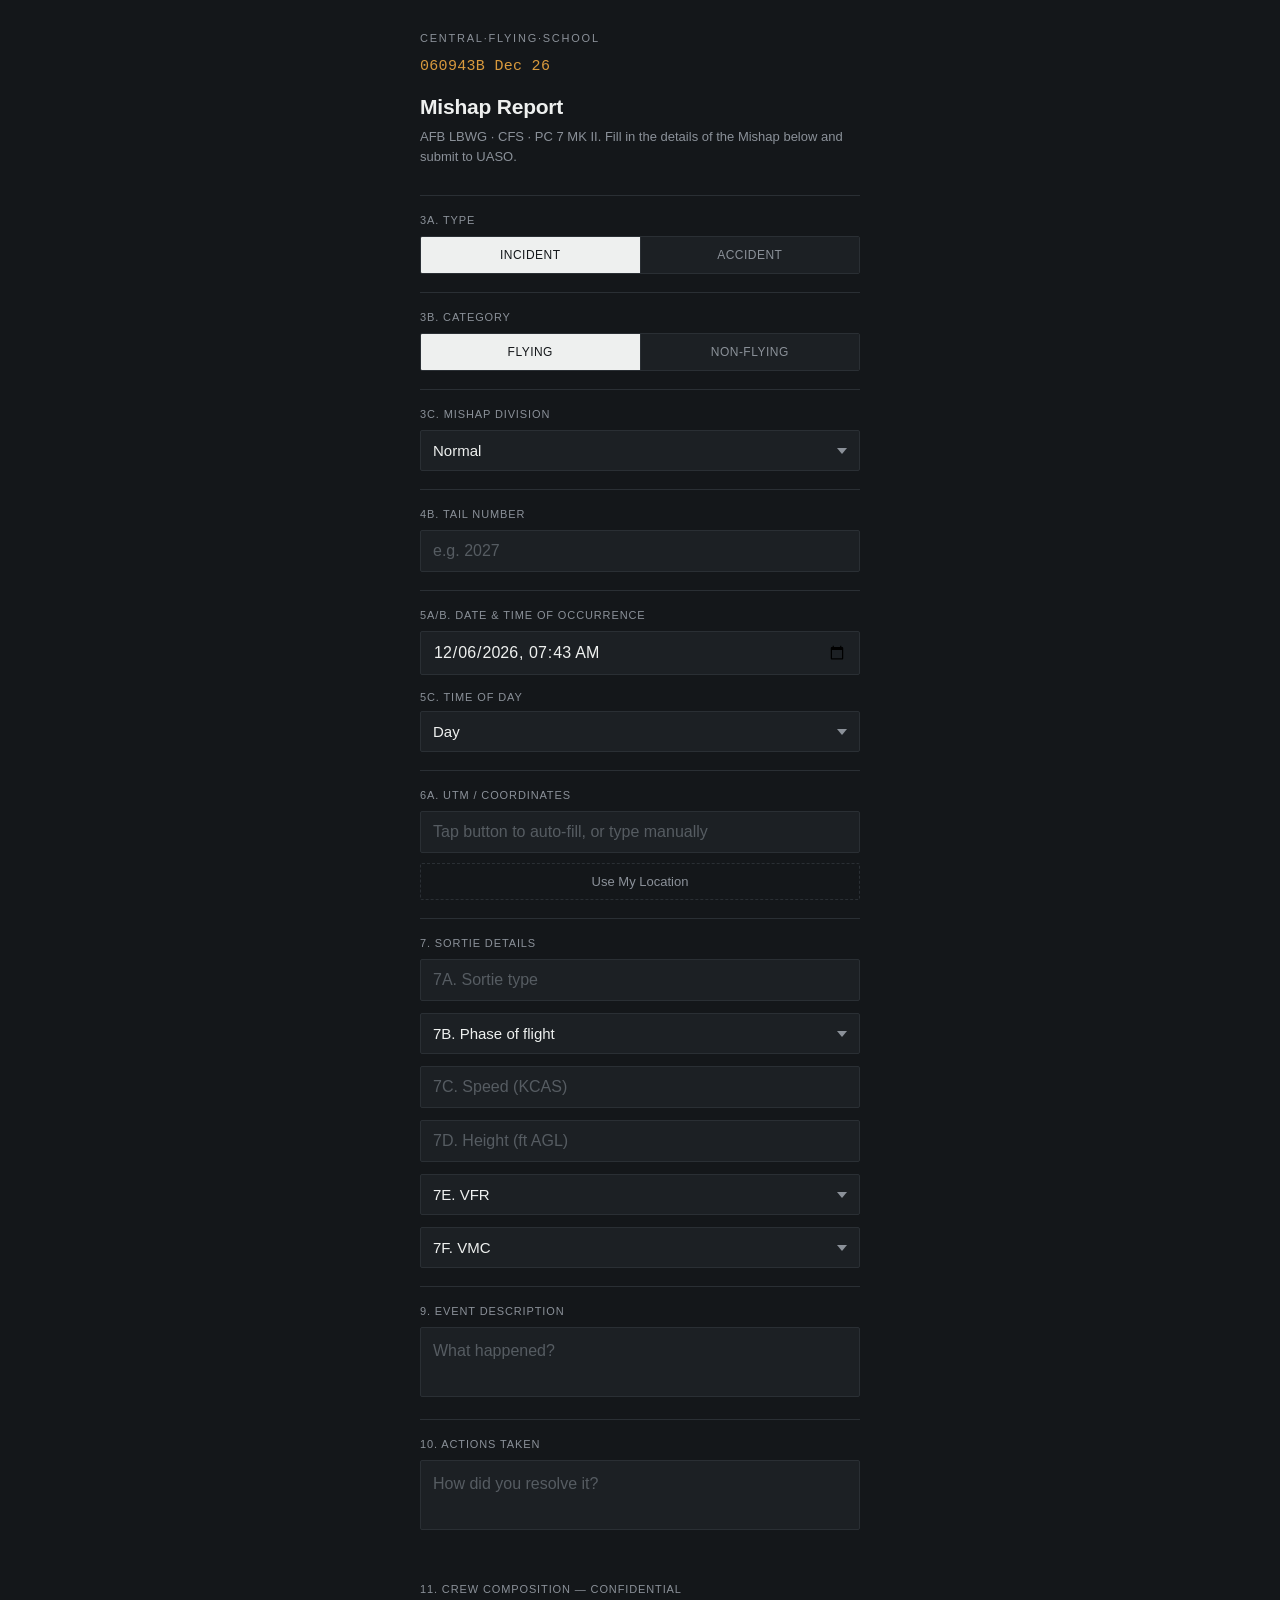
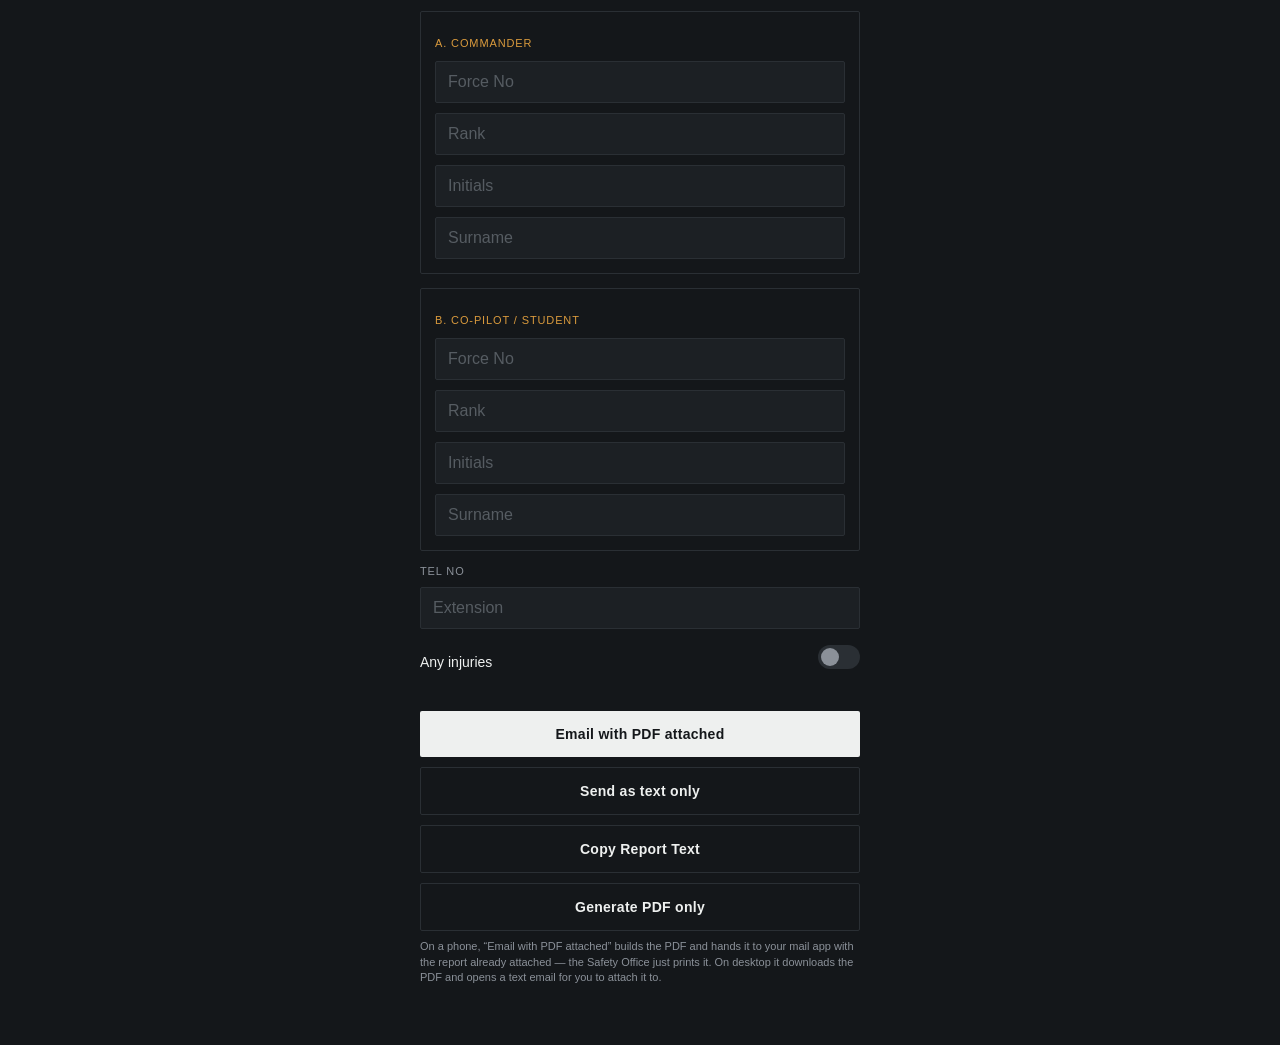
==== confidential-safety-report.html @ e9d36d20 "Prototype: "Email with PDF attached" on the Mishap form The mailto: Send button can only carry plain" ====
<!DOCTYPE html>
<html lang="en">
<head>
<meta charset="UTF-8">
<meta name="viewport" content="width=device-width, initial-scale=1.0, maximum-scale=1.0">
<meta name="apple-mobile-web-app-capable" content="yes">
<meta name="mobile-web-app-capable" content="yes">
<meta name="apple-mobile-web-app-status-bar-style" content="black-translucent">
<meta name="theme-color" content="#14171a">
<link rel="manifest" href="./manifest.json">
<link rel="icon" href="./favicon.ico" sizes="any">
<link rel="icon" type="image/png" href="./icon-192.png">
<link rel="apple-touch-icon" href="./apple-touch-icon.png">
<meta name="description" content="File a CFS mishap / incident report — initial facts for UASO / BASCO.">
<title>Mishap Report</title>
<style>
  :root {
    --panel: #14171a; --panel-raised: #1c2024; --ink: #eef0ef; --ink-dim: #8b9199;
    --caution: #d99a3d; --rule: #2a2f34; --radius: 2px;
  }
  * { box-sizing: border-box; }
  @media (prefers-reduced-motion: reduce) { * { transition: none !important; } }
  html, body {
    margin: 0; padding: 0; background: var(--panel); color: var(--ink);
    font-family: -apple-system, BlinkMacSystemFont, "Segoe UI", Roboto, Helvetica, Arial, sans-serif;
    -webkit-font-smoothing: antialiased;
  }
  .mono { font-family: ui-monospace, SFMono-Regular, "SF Mono", Menlo, Consolas, monospace; }
  .wrap { max-width: 480px; margin: 0 auto; padding: 32px 20px 48px; }
  header { margin-bottom: 8px; }
  .eyebrow { font-size: 11px; letter-spacing: 0.16em; text-transform: uppercase; color: var(--ink-dim); margin: 0 0 14px; }
  .stamp { font-size: 15px; letter-spacing: 0.02em; color: var(--caution); margin: 0 0 20px; }
  h1 { font-size: 21px; font-weight: 600; margin: 0 0 8px; letter-spacing: -0.01em; }
  .desc { font-size: 13px; color: var(--ink-dim); line-height: 1.55; margin: 0 0 28px; }
  .logline { border-top: 1px solid var(--rule); padding: 18px 0; }
  .logline:last-of-type { border-bottom: 1px solid var(--rule); }
  .logline label, .confidential label {
    display: block; font-size: 11px; letter-spacing: 0.08em; text-transform: uppercase;
    color: var(--ink-dim); margin-bottom: 10px;
  }
  input[type="text"], input[type="datetime-local"], textarea, select {
    width: 100%; padding: 11px 12px; font-size: 16px; font-family: inherit;
    border: 1px solid var(--rule); border-radius: var(--radius);
    background: var(--panel-raised); color: var(--ink);
  }
  input::placeholder, textarea::placeholder { color: #565c62; }
  input:focus, textarea:focus, select:focus {
    outline: none; border-color: var(--ink-dim); box-shadow: 0 0 0 1px var(--ink-dim);
  }
  textarea { resize: none; overflow-y: hidden; min-height: 64px; line-height: 1.5; }
  select {
    padding-right: 34px; appearance: none; -webkit-appearance: none;
    background-image: url('data:image/svg+xml;utf8,<svg xmlns="http://www.w3.org/2000/svg" width="10" height="6"><path d="M0 0l5 6 5-6z" fill="%238b9199"/></svg>');
    background-repeat: no-repeat; background-position: right 12px center; font-size: 15px;
  }
  .pair { display: grid; grid-template-columns: 1fr 1fr; gap: 12px; }
  .segmented { display: flex; border: 1px solid var(--rule); border-radius: var(--radius); overflow: hidden; }
  .segmented button {
    flex: 1; padding: 11px 6px; font-size: 12px; letter-spacing: 0.04em; text-transform: uppercase;
    font-family: inherit; background: var(--panel-raised); border: none; border-right: 1px solid var(--rule);
    color: var(--ink-dim); cursor: pointer;
  }
  .segmented button:last-child { border-right: none; }
  .segmented button.active { background: var(--ink); color: var(--panel); }
  .subgroup { margin-top: 16px; }
  .toggle-row { display: flex; align-items: center; justify-content: space-between; }
  .toggle-row span { font-size: 14px; color: var(--ink); }
  .switch { position: relative; width: 42px; height: 24px; flex-shrink: 0; }
  .switch input { opacity: 0; width: 0; height: 0; }
  .slider { position: absolute; inset: 0; background: var(--rule); border-radius: 999px; transition: 0.15s; cursor: pointer; }
  .slider::before {
    content: ""; position: absolute; height: 18px; width: 18px; left: 3px; top: 3px;
    background: var(--ink-dim); border-radius: 50%; transition: 0.15s;
  }
  input:checked + .slider { background: rgba(217,154,61,0.25); }
  input:checked + .slider::before { transform: translateX(18px); background: var(--caution); }
  .ghost {
    width: 100%; padding: 10px 12px; font-size: 13px; font-family: inherit;
    background: transparent; color: var(--ink-dim); border: 1px dashed var(--rule); border-radius: var(--radius);
    cursor: pointer; margin-top: 10px;
  }
  .crewgroup { border: 1px solid var(--rule); border-radius: var(--radius); padding: 14px; margin-bottom: 14px; }
  .crewgroup .crewtitle { font-size: 11px; letter-spacing: 0.08em; text-transform: uppercase; color: var(--caution); margin-bottom: 12px; }
  .crewgroup input { margin-bottom: 10px; }
  .crewgroup input:last-child { margin-bottom: 0; }
  .actions { margin-top: 28px; }
  button.primary, button.secondary {
    width: 100%; padding: 15px; font-size: 14px; font-weight: 600; letter-spacing: 0.02em;
    font-family: inherit; border-radius: var(--radius); cursor: pointer; border: none;
  }
  button.primary { background: var(--ink); color: var(--panel); margin-bottom: 10px; }
  button.secondary { background: transparent; color: var(--ink); border: 1px solid var(--rule); }
  button.primary:active, button.secondary:active { opacity: 0.8; }
  .confidential { margin-top: 4px; padding: 16px 0 4px; }
  .confidential .tag { font-size: 11px; letter-spacing: 0.08em; text-transform: uppercase; color: var(--ink-dim); margin-bottom: 16px; }
  .confidential .field { margin-bottom: 16px; }
  .error { font-size: 12px; color: var(--caution); margin-top: 8px; display: none; }
  .error.show { display: block; }
  .hint { font-size: 11px; color: var(--ink-dim); margin-top: 8px; line-height: 1.4; }

  #installBanner {
    position: fixed; left: 0; right: 0; bottom: 0; z-index: 999;
    background: var(--panel-raised); border-top: 1px solid var(--rule);
    padding: 12px 16px; display: none; align-items: center; gap: 12px;
  }
  #installBanner.show { display: flex; }
  #installBanner .msg { flex: 1; color: var(--ink); font-size: 13px; line-height: 1.4; }
  #installBanner .installBtn {
    background: var(--ink); color: var(--panel); border: none; border-radius: var(--radius);
    padding: 8px 12px; font-size: 12px; font-weight: 600; cursor: pointer; white-space: nowrap;
  }
  #installBanner .closeBtn {
    background: none; border: none; color: var(--ink-dim); font-size: 20px; cursor: pointer;
    padding: 0 4px; line-height: 1;
  }

  /* Print document — always laid out (so html2pdf can capture it) but
     parked off-screen until the print dialog or PDF export needs it. */
  #printTemplate {
    position: fixed; left: -10000px; top: 0; width: 794px; z-index: -1;
    background: #fff; color: #000; padding: 10px; font-size: 10px; line-height: 1.25;
    font-family: -apple-system, BlinkMacSystemFont, "Segoe UI", Roboto, Helvetica, Arial, sans-serif;
  }
  #printTemplate .page { padding-bottom: 40px; }
  #printTemplate .page + .page { page-break-before: always; border-top: 2px dashed #ccc; padding-top: 12px; margin-top: 12px; }
  #printTemplate .fixed-footer { background: #fff; margin-top: 12px; }
  #printTemplate .fixed-footer table { margin-bottom: 0; }
  #printTemplate table { width: 100%; border-collapse: collapse; margin-bottom: 4px; }
  #printTemplate td, #printTemplate th { border: 1px solid #888; padding: 3px 5px; vertical-align: top; }
  #printTemplate th { background: #eee; font-weight: 700; text-align: left; }
  #printTemplate .center { text-align: center; }
  #printTemplate .h-title { font-size: 13px; font-weight: 700; text-align: center; margin: 0; }
  #printTemplate .h-sub { font-size: 9px; text-align: right; margin: -14px 0 6px; }
  #printTemplate .fileref { font-size: 9px; text-align: center; margin: 4px 0 6px; }
  #printTemplate .noborder-box { border: 1px solid #888; padding: 3px; margin-bottom: 5px; min-height: 30px; font-size: 8px; color: #888; }
  #printTemplate .item-num { font-weight: 700; }
  #printTemplate .fixed { color: #333; }
  #printTemplate .box { display: inline-block; width: 11px; height: 11px; border: 1px solid #333; text-align: center; line-height: 10px; font-weight: 800; font-size: 9px; margin-left: 3px; }
  #printTemplate .addr { font-size: 8px; line-height: 1.35; margin: 2px 0; }
  #printTemplate .sectionrow > td { padding: 4px; }
  #printTemplate .footer-table td { font-size: 8px; padding: 3px 5px; }
  #printTemplate .sig-block { font-size: 9px; margin-top: 3px; line-height: 1.3; page-break-inside: avoid; }
  #printTemplate .item1 { font-weight: 700; font-size: 10px; margin: 7px 0 2px; }
  #printTemplate .itemsub { margin: 1px 0 1px 18px; font-size: 10px; }
  #printTemplate .signaluse-label { font-size: 8px; color: #555; margin-bottom: 2px; }
  #printTemplate .ruled-line { border-bottom: 1px solid #333; height: 13px; margin-bottom: 2px; }

  @media print {
    body > *:not(#printTemplate) { display: none !important; }
    #printTemplate { position: static; left: auto; width: 100%; z-index: auto; }
    #printTemplate .fixed-footer { position: fixed; left: 10mm; right: 10mm; bottom: 0; margin-top: 0; }
    #printTemplate .page { padding-bottom: 160px; }
    @page { margin: 10mm; }
  }
</style>
</head>
<body>
<div id="installBanner">
  <span class="msg" id="installMsg"></span>
  <button class="installBtn" id="installBtn" style="display:none;">Install</button>
  <button class="closeBtn" id="installClose">&times;</button>
</div>
<div class="wrap">
  <header>
    <p class="eyebrow">CENTRAL·FLYING·SCHOOL</p>
    <p class="stamp mono" id="dtg">—</p>
    <h1>Mishap Report</h1>
    <p class="desc">AFB LBWG · CFS · PC 7 MK II. Fill in the details of the Mishap below and submit to UASO.</p>
  </header>

  <div class="logline">
    <label>3A. Type</label>
    <div class="segmented" id="typeSegment">
      <button type="button" class="active" data-value="Incident">Incident</button>
      <button type="button" data-value="Accident">Accident</button>
    </div>
  </div>

  <div class="logline">
    <label>3B. Category</label>
    <div class="segmented" id="categorySegment">
      <button type="button" class="active" data-value="Flying">Flying</button>
      <button type="button" data-value="Non-Flying">Non-Flying</button>
    </div>
  </div>

  <div class="logline">
    <label for="division">3C. Mishap Division</label>
    <select id="division">
      <option value="Normal" selected>Normal</option>
      <option value="ATC">ATC</option>
      <option value="Bird">Bird</option>
      <option value="Weapon">Weapon</option>
      <option value="Battle">Battle</option>
    </select>
  </div>

  <div class="logline">
    <label for="tail">4B. Tail Number</label>
    <input type="text" id="tail" placeholder="e.g. 2027">
  </div>

  <div class="logline">
    <label for="occurred">5A/B. Date &amp; Time of Occurrence</label>
    <input type="datetime-local" id="occurred">
    <div class="subgroup">
      <label for="timeOfDay" style="margin-bottom:8px;">5C. Time of Day</label>
      <select id="timeOfDay">
        <option value="Day" selected>Day</option>
        <option value="Night">Night</option>
        <option value="Sunrise">Sunrise</option>
        <option value="Sunset">Sunset</option>
        <option value="N/A">N/A</option>
      </select>
    </div>
  </div>

  <div class="logline">
    <label for="latlong">6A. UTM / Coordinates</label>
    <input type="text" id="latlong" placeholder="Tap button to auto-fill, or type manually">
    <button type="button" class="ghost" id="locBtn">Use My Location</button>
  </div>

  <div class="logline" id="flyingSection">
    <label>7. Sortie Details</label>
    <input type="text" id="sortieType" placeholder="7A. Sortie type" style="margin-bottom:12px;">
    <select id="phase" style="margin-bottom:12px;">
      <option value="" selected disabled>7B. Phase of flight</option>
      <option value="Servicing">Servicing</option>
      <option value="Parked">Parked</option>
      <option value="Towing">Towing</option>
      <option value="Start">Start</option>
      <option value="Taxi">Taxi</option>
      <option value="Stationary">Stationary</option>
      <option value="Take Off">Take Off</option>
      <option value="Climb">Climb</option>
      <option value="Cruise">Cruise</option>
      <option value="Attack">Attack</option>
      <option value="Hover">Hover</option>
      <option value="Descent">Descent</option>
      <option value="Approach">Approach</option>
      <option value="Landing">Landing</option>
      <option value="Other">Other</option>
    </select>
    <input type="text" id="speed" placeholder="7C. Speed (KCAS)" style="margin-bottom:12px;">
    <input type="text" id="height" placeholder="7D. Height (ft AGL)" style="margin-bottom:12px;">
    <select id="rules" style="margin-bottom:12px;">
      <option value="VFR" selected>7E. VFR</option>
      <option value="IFR">IFR</option>
      <option value="S/VFR">S/VFR</option>
      <option value="N/A">N/A</option>
    </select>
    <select id="met">
      <option value="VMC" selected>7F. VMC</option>
      <option value="IMC">IMC</option>
      <option value="N/A">N/A</option>
    </select>
  </div>

  <div class="logline">
    <label for="eventDescription">9. Event Description</label>
    <textarea id="eventDescription" placeholder="What happened?"></textarea>
    <div class="error" id="eventError">This field is required.</div>
  </div>

  <div class="logline">
    <label for="actionsTaken">10. Actions Taken</label>
    <textarea id="actionsTaken" placeholder="How did you resolve it?"></textarea>
  </div>

  <div class="confidential">
    <p class="tag">11. CREW COMPOSITION — Confidential</p>
    <div class="crewgroup">
      <p class="crewtitle">A. Commander</p>
      <input type="text" id="forceNoA" placeholder="Force No">
      <input type="text" id="rankA" placeholder="Rank">
      <input type="text" id="initA" placeholder="Initials">
      <input type="text" id="surnameA" placeholder="Surname">
    </div>
    <div class="crewgroup">
      <p class="crewtitle">B. Co-pilot / Student</p>
      <input type="text" id="forceNoB" placeholder="Force No">
      <input type="text" id="rankB" placeholder="Rank">
      <input type="text" id="initB" placeholder="Initials">
      <input type="text" id="surnameB" placeholder="Surname">
    </div>
    <div class="field">
      <label for="tel">Tel No</label>
      <input type="text" id="tel" placeholder="Extension">
    </div>
    <div class="toggle-row" style="margin-top:4px;">
      <span>Any injuries</span>
      <label class="switch">
        <input type="checkbox" id="injuries">
        <span class="slider"></span>
      </label>
    </div>
    <textarea id="injuryDetail" placeholder="Brief description" style="margin-top:12px; display:none;"></textarea>
  </div>

  <div class="actions">
    <button class="primary" id="shareBtn">Email with PDF attached</button>
    <button class="secondary" id="sendBtn" style="margin-bottom:10px;">Send as text only</button>
    <button class="secondary" id="copyBtn" style="margin-bottom:10px;">Copy Report Text</button>
    <button class="secondary" id="pdfBtn">Generate PDF only</button>
    <p class="hint" id="shareHint">On a phone, “Email with PDF attached” builds the PDF and hands it to your mail app with the report already attached — the Safety Office just prints it. On desktop it downloads the PDF and opens a text email for you to attach it to.</p>
  </div>
</div>

<div id="printTemplate">
<div class="page">
  <p class="h-title">MISHAP SIGNAL MESSAGE FORM</p>
  <p class="h-sub">SAAF 3021<br>Page 1 of 2</p>
  <p class="fileref">File Reference: CFS LBWG/406/12/4/1/2/ PC 7 MKII / <span id="p-tail1" class="fixed">&nbsp;</span></p>

  <div style="margin-bottom:6px;">
    <div class="signaluse-label">For Signal Use only</div>
    <div class="ruled-line"></div>
    <div class="ruled-line"></div>
    <div class="ruled-line"></div>
    <div class="ruled-line"></div>
    <div class="ruled-line"></div>
    <div class="ruled-line"></div>
    <div class="ruled-line"></div>
    <div class="ruled-line"></div>
  </div>

  <table>
    <tr>
      <th style="width:20%">Precedence Action</th><th style="width:20%">Precedence Info</th><th style="width:30%">Date Time Group</th><th style="width:30%">Handling Instructions</th>
    </tr>
    <tr>
      <td class="center fixed">PRIORITY</td><td class="center fixed">ROUTINE</td><td class="center" id="p-dtg">&nbsp;</td><td>&nbsp;</td>
    </tr>
  </table>

  <p class="addr"><b>From:</b> CFS LBWG</p>
  <p class="addr"><b>To:</b> AIR COMD 25 = AIR COMD 30 = AIR COMD 31 = AIR COMD 32 = AIR COMD 33 = AIR COMD 34 = AIR COMD 35</p>
  <p class="addr"><b>Info:</b> AFCP 3 = AFCP 4 = AIR COMD 22 = AIR COMD 28 = AIR COMD 36 = AIR COMD 38 = TFDC = SAAF M = MPI = C ACQ(SAAF)<br>
  15 SQN = 15 SQN C FLIGHT = 16 SQN = 17 SQN = 19 SQN = 22 SQN = 87 HFS = CFS LBWG = 21 SQN = 28 SQN = 35 SQN = 41 SQN = 44 SQN<br>
  SAAF LIST SIERRA = 1 ASU = 2 ASU (DET) = 2 ASU LBWG = 3 ASU = 5 ASU = 6 ASU<br>
  AIR COMD 313C = AIR COMD 313D = AIR COMD 222B = AIR COMD 222C = C LOG DSSS = FIN 303</p>

  <table>
    <tr><td style="width:50%">Security Classification: <span class="fixed">UNCLASS</span></td><td>Originator's Number: ASO / / &nbsp;</td></tr>
  </table>
  <p class="addr">ATTENTION SSO AMI (DAS), OFFICERS COMMANDING (BASES/UNITS), BASE BASCOS, UNIT ASOS</p>
  <p class="addr"><b>SERIAL:</b> CFS LBWG / <span id="p-finyear">&nbsp;</span> / &nbsp;</p>

  <p class="item1">1. FILE REFERENCE: CFS LBWG/406/12/4/1/2/ PC 7 MKII / <span id="p-tail2" class="fixed">&nbsp;</span></p>

  <p class="item1">2. BASE / UNIT / DETAILS</p>
  <p class="itemsub">A. AFB LANGEBAANWEG</p>
  <p class="itemsub">B. CFS LBWG</p>

  <p class="item1">3. MISHAP CLASSIFICATION</p>
  <p class="itemsub">A. MISHAP TYPE &nbsp; ACCIDENT<span class="box" id="chk-accident"></span> &nbsp; INCIDENT<span class="box" id="chk-incident"></span></p>
  <p class="itemsub">B. MISHAP CATEGORY &nbsp; FLYING<span class="box" id="chk-flying"></span> &nbsp; NON FLYING<span class="box" id="chk-nonflying"></span></p>
  <p class="itemsub">C. MISHAP DIVISION &nbsp; NORMAL<span class="box" id="chk-normal"></span> &nbsp; ATC<span class="box" id="chk-atc"></span> &nbsp; BIRD<span class="box" id="chk-bird"></span> &nbsp; WEAPON<span class="box" id="chk-weapon"></span> &nbsp; BATTLE<span class="box" id="chk-battle"></span></p>

  <p class="item1">4. AIRCRAFT DETAILS</p>
  <p class="itemsub">A. A/C TYPE &mdash; <span class="fixed">PC 7 MK II</span></p>
  <p class="itemsub">B. A/C NUMBER &mdash; <span id="p-tail3" class="fixed">&nbsp;</span></p>

  <p class="item1">5. DATE / TIME INFO</p>
  <p class="itemsub">A. DATE &mdash; <span id="p-date">&nbsp;</span></p>
  <p class="itemsub">B. EXACT TIME &mdash; <span id="p-time">&nbsp;</span></p>
  <p class="itemsub">C. TIME OF DAY &nbsp; DAY<span class="box" id="chk-day"></span> &nbsp; NIGHT<span class="box" id="chk-night"></span> &nbsp; SUNRISE<span class="box" id="chk-sunrise"></span> &nbsp; SUNSET<span class="box" id="chk-sunset"></span> &nbsp; N/A<span class="box" id="chk-todna"></span></p>

  <p class="item1">6. MISHAP LOCATION</p>
  <p class="itemsub">A. UTM &mdash; <span id="p-coords">&nbsp;</span></p>
  <p class="itemsub">B. GRID REFERENCE &mdash; &nbsp;</p>
  <p class="itemsub">C. PLACE NAME &mdash; <span class="fixed">AFB LANGEBAANWEG</span></p>

  <p class="item1">7. SORTIE DETAILS</p>
  <p class="itemsub">A. SORTIE TYPE &mdash; <span id="p-sortietype">&nbsp;</span></p>
  <p class="itemsub">B. PHASE OF FLIGHT &mdash; <span id="p-phase">&nbsp;</span></p>
  <p class="itemsub">C. SPEED (Knots) &mdash; <span id="p-speed">&nbsp;</span> KCAS</p>
  <p class="itemsub">D. HEIGHT (Feet) &mdash; <span id="p-height">&nbsp;</span> AGL</p>
  <p class="itemsub">E. FLIGHT RULES &nbsp; IFR<span class="box" id="chk-ifr"></span> &nbsp; VFR<span class="box" id="chk-vfr"></span> &nbsp; S/VFR<span class="box" id="chk-svfr"></span> &nbsp; N/A<span class="box" id="chk-rulesna"></span></p>
  <p class="itemsub">F. CONDITIONS &nbsp; IMC<span class="box" id="chk-imc"></span> &nbsp; VMC<span class="box" id="chk-vmc"></span> &nbsp; N/A<span class="box" id="chk-metna"></span></p>
</div>

<div class="page">
  <p class="h-title">MISHAP SIGNAL MESSAGE FORM</p>
  <p class="h-sub">SAAF 3021<br>Page 2 of 2</p>

  <p class="item1">8. DAMAGE ASSESSMENTS / CATEGORISATIONS (ASM, MRI 009098, Chapter 5, Section 1)</p>
  <p class="itemsub">A. DAMAGE CLASS &mdash; <span class="fixed">N/A</span></p>
  <p class="itemsub">B. DAMAGE-AIRCRAFT &mdash; <span class="fixed">N/A</span></p>
  <p class="itemsub">C. DAMAGE-PROPERTY &mdash; <span class="fixed">N/A</span></p>
  <p class="itemsub">D. DESCRIPTION OF DAMAGE TO AIRCRAFT &mdash; <span class="fixed">N/A</span></p>
  <p class="itemsub">E. DESCRIPTION OF DAMAGE TO PROPERTY &mdash; <span class="fixed">N/A</span></p>
  <p class="itemsub">F. ACTION TO BE TAKEN &mdash; <span class="fixed">N/A</span></p>
  <p class="itemsub">G. 5M CAUSATION &mdash; <span class="fixed">To be completed by ASO (separate addendum)</span></p>
  <p class="itemsub">H. ACTUAL CAUSE &mdash; <span class="fixed">To be completed by ASO (separate addendum)</span></p>

  <p class="item1">9. EVENT DESCRIPTION</p>
  <p id="p-event" style="white-space:pre-wrap; margin:2px 0 8px; font-size:10px;">&mdash;</p>

  <p class="item1">10. ACTIONS TAKEN</p>
  <p id="p-actions" style="white-space:pre-wrap; margin:2px 0 8px; font-size:10px;">&mdash;</p>

  <p class="item1">11. CREW AND PASSENGER INFORMATION</p>
  <table>
    <tr><th>SR</th><th>FORCE NO / ID</th><th>RANK</th><th>INIT</th><th>SURNAME</th><th>CAPACITY</th></tr>
    <tr><td>A.</td><td id="p-fn0">&nbsp;</td><td id="p-rank0">&nbsp;</td><td id="p-init0">&nbsp;</td><td id="p-name0">&nbsp;</td><td class="fixed">Commander</td></tr>
    <tr><td>B.</td><td id="p-fn1">&nbsp;</td><td id="p-rank1">&nbsp;</td><td id="p-init1">&nbsp;</td><td id="p-name1">&nbsp;</td><td class="fixed">Co-pilot/Student</td></tr>
  </table>

  <p class="item1">12. BIRD STRIKE INFORMATION &mdash; <span class="fixed">N/A</span></p>

  <p class="item1">13. ENQUIRIES</p>
  <table>
    <tr><th>FORCE NUMBER</th><th>RANK</th><th>INITIALS</th><th>NAME</th><th>TEL NO</th></tr>
    <tr><td id="p-efn">&nbsp;</td><td id="p-erank">&nbsp;</td><td id="p-einit">&nbsp;</td><td id="p-ename">&nbsp;</td><td id="p-etel">&nbsp;</td></tr>
  </table>

  <p class="item1">14. VERIFICATION</p>
  <p class="itemsub">A. UNIT ASO &mdash; <span class="fixed">MAJ C.C.D. APOLLIS</span></p>
  <p class="itemsub">B. BASE SAFETY OFFICER &mdash; <span class="fixed">LT COL V.J. STARKE</span></p>
</div>

<div class="fixed-footer">
  <table class="footer-table">
    <tr>
      <td style="width:14%">Page __ of 2 Page</td>
      <td style="width:20%">Refers to a classified message<br>Yes&nbsp;&nbsp;No<span class="box">X</span></td>
      <td style="width:36%">Drafter's Name: <span id="p-draftname">&nbsp;</span><br>Appointment: <span class="fixed">Commander</span><br>Phone No: <span id="p-tel1">&nbsp;</span></td>
      <td style="width:30%">&nbsp;</td>
    </tr>
    <tr>
      <td>&nbsp;</td>
      <td>&nbsp;</td>
      <td>&nbsp;</td>
      <td>
        <div style="text-align:center;">RELEASING OFFICER'S SIGNATURE</div>
        <div style="text-align:left;"><br><br><br><br><br><b>V.J. STARKE</b><br>Rank: Lt Col<br>Designation: BASCO AFB LBWG</div>
      </td>
    </tr>
  </table>
</div>
</div>

<script src="./vendor/html2pdf.bundle.min.js" defer></script>
<script>

  const SAFETY_OFFICE_EMAIL = "Cfssafety22@gmail.com";

  function makeSegment(id, initial, onChange) {
    const el = document.getElementById(id);
    let value = initial;
    el.addEventListener('click', (e) => {
      const btn = e.target.closest('button');
      if (!btn) return;
      el.querySelectorAll('button').forEach(b => b.classList.remove('active'));
      btn.classList.add('active');
      value = btn.dataset.value;
      if (onChange) onChange(value);
    });
    return { get: () => value };
  }

  const typeSeg = makeSegment('typeSegment', 'Incident');
  const categorySeg = makeSegment('categorySegment', 'Flying', updateConditionals);
  const divisionEl = document.getElementById('division');
  divisionEl.addEventListener('change', updateConditionals);

  function updateConditionals() {
    document.getElementById('flyingSection').style.display = (categorySeg.get() === 'Flying') ? '' : 'none';
  }
  updateConditionals();

  document.getElementById('injuries').addEventListener('change', (e) => {
    document.getElementById('injuryDetail').style.display = e.target.checked ? '' : 'none';
  });

  document.getElementById('locBtn').addEventListener('click', () => {
    const btn = document.getElementById('locBtn');
    if (!navigator.geolocation) { btn.textContent = 'Not available on this device'; return; }
    if (window.isSecureContext === false) { btn.textContent = 'Needs HTTPS — enter manually'; return; }
    btn.textContent = 'Getting location…';
    navigator.geolocation.getCurrentPosition(
      (pos) => {
        document.getElementById('latlong').value = `${pos.coords.latitude.toFixed(5)}, ${pos.coords.longitude.toFixed(5)}`;
        btn.textContent = 'Use My Location';
      },
      (err) => {
        const msg = { 1: 'Permission denied \u2014 check site settings', 2: 'Position unavailable', 3: 'Timed out \u2014 try again' };
        btn.textContent = msg[err.code] || 'Unavailable \u2014 enter manually';
        setTimeout(() => { btn.textContent = 'Use My Location'; }, 4000);
      },
      { timeout: 20000, maximumAge: 120000, enableHighAccuracy: false }
    );
  });

  const dtgEl = document.getElementById('dtg');
  const MONTHS = ['Jan','Feb','Mar','Apr','May','Jun','Jul','Aug','Sep','Oct','Nov','Dec'];
  function pad(n) { return String(n).padStart(2, '0'); }
  function bravoDate(d) { return new Date(d.getTime() + 2 * 60 * 60000); }
  function formatDTG(d) {
    const b = bravoDate(d);
    return `${pad(b.getUTCDate())}${pad(b.getUTCHours())}${pad(b.getUTCMinutes())}B ${MONTHS[b.getUTCMonth()]} ${pad(b.getUTCFullYear() % 100)}`;
  }
  function finYear(d) {
    const b = bravoDate(d);
    const y = b.getUTCFullYear(), m = b.getUTCMonth() + 1;
    const start = (m >= 4) ? y : y - 1;
    return `${String(start).slice(2)}/${String(start + 1).slice(2)}`;
  }
  function tickDTG() { dtgEl.textContent = formatDTG(new Date()); }
  tickDTG();
  setInterval(tickDTG, 1000);

  const occurredEl = document.getElementById('occurred');
  (function setDefaultOccurred() {
    const now = new Date();
    now.setMinutes(now.getMinutes() - now.getTimezoneOffset());
    occurredEl.value = now.toISOString().slice(0, 16);
  })();
  function ddmmyyyy() {
    if (!occurredEl.value) return '';
    const [datePart] = occurredEl.value.split('T');
    const [y, m, d] = datePart.split('-');
    return `${d}/${m}/${y}`;
  }
  function timeOnly() {
    if (!occurredEl.value) return '';
    const parts = occurredEl.value.split('T');
    return parts[1] || '';
  }

  function autoGrow(el) { el.style.height = 'auto'; el.style.height = el.scrollHeight + 'px'; }
  document.querySelectorAll('textarea').forEach(el => {
    autoGrow(el);
    el.addEventListener('input', () => autoGrow(el));
  });

  function collectFields() {
    return {
      tail: document.getElementById('tail').value.trim(),
      timeOfDay: document.getElementById('timeOfDay').value,
      coordinates: document.getElementById('latlong').value.trim(),
      sortieType: document.getElementById('sortieType').value.trim(),
      phase: document.getElementById('phase').value,
      speed: document.getElementById('speed').value.trim(),
      height: document.getElementById('height').value.trim(),
      rules: document.getElementById('rules').value,
      met: document.getElementById('met').value,
      eventDescription: document.getElementById('eventDescription').value.trim(),
      actionsTaken: document.getElementById('actionsTaken').value.trim(),
      forceNoA: document.getElementById('forceNoA').value.trim(),
      rankA: document.getElementById('rankA').value.trim(),
      initA: document.getElementById('initA').value.trim(),
      surnameA: document.getElementById('surnameA').value.trim(),
      forceNoB: document.getElementById('forceNoB').value.trim(),
      rankB: document.getElementById('rankB').value.trim(),
      initB: document.getElementById('initB').value.trim(),
      surnameB: document.getElementById('surnameB').value.trim(),
      tel: document.getElementById('tel').value.trim(),
      injuries: document.getElementById('injuries').checked,
      injuryDetail: document.getElementById('injuryDetail').value.trim()
    };
  }

  function buildReportText() {
    const f = collectFields();
    let lines = [];
    lines.push(`Filed (DTG): ${dtgEl.textContent}`);
    lines.push(`Fin Year: ${finYear(new Date())}`);
    lines.push(`3A. Type: ${typeSeg.get()}`);
    lines.push(`3B. Category: ${categorySeg.get()}`);
    lines.push(`3C. Division: ${divisionEl.value}`);
    lines.push(`4B. Tail: ${f.tail || '\u2014'}`);
    lines.push(`5. Date: ${ddmmyyyy()}  Time: ${timeOnly()}  (${f.timeOfDay})`);
    lines.push(`6A. Coordinates: ${f.coordinates || '\u2014'}`);
    if (categorySeg.get() === 'Flying') {
      lines.push('7. Sortie Details:');
      if (f.sortieType) lines.push(`  Sortie Type: ${f.sortieType}`);
      if (f.phase) lines.push(`  Phase of Flight: ${f.phase}`);
      if (f.speed) lines.push(`  Speed: ${f.speed} KCAS`);
      if (f.height) lines.push(`  Height: ${f.height} AGL`);
      lines.push(`  Flight Rules: ${f.rules}`);
      lines.push(`  Conditions: ${f.met}`);
    }
    lines.push('');
    lines.push('9. Event Description:');
    lines.push(f.eventDescription || '\u2014');
    if (f.actionsTaken) { lines.push(''); lines.push('10. Actions Taken:'); lines.push(f.actionsTaken); }
    lines.push('');
    lines.push('11. Crew (Confidential):');
    lines.push(`  A. Commander \u2014 Force No: ${f.forceNoA || '\u2014'}, Rank: ${f.rankA || '\u2014'}, Init: ${f.initA || '\u2014'}, Surname: ${f.surnameA || '\u2014'}`);
    lines.push(`  B. Co-pilot/Student \u2014 Force No: ${f.forceNoB || '\u2014'}, Rank: ${f.rankB || '\u2014'}, Init: ${f.initB || '\u2014'}, Surname: ${f.surnameB || '\u2014'}`);
    lines.push(`  Tel No: ${f.tel || 'not provided'}`);
    lines.push(`Injuries: ${f.injuries ? 'Yes \u2014 ' + (f.injuryDetail || 'no detail given') : 'None reported'}`);
    return lines.join('\n');
  }

  function validate() {
    const val = document.getElementById('eventDescription').value.trim();
    const errorEl = document.getElementById('eventError');
    if (!val) {
      errorEl.classList.add('show');
      document.getElementById('eventDescription').focus();
      return false;
    }
    errorEl.classList.remove('show');
    return true;
  }

  document.getElementById('sendBtn').addEventListener('click', () => {
    if (!validate()) return;
    const text = buildReportText();
    const subject = encodeURIComponent(`[MISHAP] ${ddmmyyyy()} \u2014 ${typeSeg.get()} \u2014 ${categorySeg.get()}`);
    const body = encodeURIComponent(text);
    window.location.href = `mailto:${SAFETY_OFFICE_EMAIL}?subject=${subject}&body=${body}`;
  });

  document.getElementById('copyBtn').addEventListener('click', async () => {
    if (!validate()) return;
    const text = buildReportText();
    const btn = document.getElementById('copyBtn');
    try {
      await navigator.clipboard.writeText(text);
      btn.textContent = 'Copied \u2713';
    } catch (err) {
      const ta = document.createElement('textarea');
      ta.value = text; ta.style.position = 'fixed'; ta.style.opacity = '0';
      document.body.appendChild(ta); ta.select();
      try { document.execCommand('copy'); btn.textContent = 'Copied \u2713'; }
      catch (e) { btn.textContent = 'Copy failed'; }
      document.body.removeChild(ta);
    }
    setTimeout(() => { btn.textContent = 'Copy Report Text'; }, 2500);
  });

  function populatePrintTemplate() {
    const f = collectFields();
    document.getElementById('p-tail1').textContent = f.tail;
    document.getElementById('p-tail2').textContent = f.tail;
    document.getElementById('p-tail3').textContent = f.tail;
    document.getElementById('p-dtg').textContent = dtgEl.textContent;
    document.getElementById('p-finyear').textContent = finYear(new Date());
    document.getElementById('p-date').textContent = ddmmyyyy();
    document.getElementById('p-time').textContent = timeOnly();
    document.getElementById('p-coords').textContent = f.coordinates;
    document.getElementById('p-sortietype').textContent = f.sortieType;
    document.getElementById('p-phase').textContent = f.phase;
    document.getElementById('p-speed').textContent = f.speed;
    document.getElementById('p-height').textContent = f.height;
    document.getElementById('p-event').textContent = f.eventDescription || '\u2014';
    document.getElementById('p-actions').textContent = f.actionsTaken || '\u2014';

    document.getElementById('p-fn0').textContent = f.forceNoA;
    document.getElementById('p-rank0').textContent = f.rankA;
    document.getElementById('p-init0').textContent = f.initA;
    document.getElementById('p-name0').textContent = f.surnameA;
    document.getElementById('p-fn1').textContent = f.forceNoB;
    document.getElementById('p-rank1').textContent = f.rankB;
    document.getElementById('p-init1').textContent = f.initB;
    document.getElementById('p-name1').textContent = f.surnameB;

    document.getElementById('p-efn').textContent = f.forceNoA;
    document.getElementById('p-erank').textContent = f.rankA;
    document.getElementById('p-einit').textContent = f.initA;
    document.getElementById('p-ename').textContent = f.surnameA;
    document.getElementById('p-etel').textContent = f.tel;
    const draftName = [f.initA, f.surnameA].filter(Boolean).join(' ');
    document.getElementById('p-draftname').textContent = draftName;
    document.getElementById('p-tel1').textContent = f.tel;

    ['chk-accident','chk-incident','chk-flying','chk-nonflying','chk-normal','chk-atc','chk-bird','chk-weapon','chk-battle',
     'chk-day','chk-night','chk-sunrise','chk-sunset','chk-todna','chk-ifr','chk-vfr','chk-svfr','chk-rulesna',
     'chk-imc','chk-vmc','chk-metna'].forEach(id => { document.getElementById(id).textContent = ''; });

    const mark = (id) => { document.getElementById(id).textContent = 'X'; };
    mark(typeSeg.get() === 'Accident' ? 'chk-accident' : 'chk-incident');
    mark(categorySeg.get() === 'Flying' ? 'chk-flying' : 'chk-nonflying');
    const divMap = { Normal: 'chk-normal', ATC: 'chk-atc', Bird: 'chk-bird', Weapon: 'chk-weapon', Battle: 'chk-battle' };
    if (divMap[divisionEl.value]) mark(divMap[divisionEl.value]);
    const todMap = { Day: 'chk-day', Night: 'chk-night', Sunrise: 'chk-sunrise', Sunset: 'chk-sunset', 'N/A': 'chk-todna' };
    if (todMap[f.timeOfDay]) mark(todMap[f.timeOfDay]);
    const rulesMap = { IFR: 'chk-ifr', VFR: 'chk-vfr', 'S/VFR': 'chk-svfr', 'N/A': 'chk-rulesna' };
    if (rulesMap[f.rules]) mark(rulesMap[f.rules]);
    const metMap = { IMC: 'chk-imc', VMC: 'chk-vmc', 'N/A': 'chk-metna' };
    if (metMap[f.met]) mark(metMap[f.met]);
  }

  function pdfFilename() {
    return (`MISHAP ${ddmmyyyy() || 'undated'} ${typeSeg.get()}`
      .replace(/[^\w .-]/g, '').trim() || 'MISHAP') + '.pdf';
  }

  async function buildPdfBlob() {
    populatePrintTemplate();
    const el = document.getElementById('printTemplate');
    // html2canvas captures the element at its real document position, so it
    // must sit in the viewport during capture. Park it top-left behind the
    // form (z-index -1) for the ~1s render, then restore.
    const saved = { position: el.style.position, left: el.style.left, top: el.style.top, zIndex: el.style.zIndex };
    const scrollY = window.scrollY;
    // Fixed elements collapse to 0 height inside html2canvas's clone container.
    // Switch to absolute + explicit size for the capture, then restore.
    el.style.position = 'absolute';
    el.style.left = '0';
    el.style.top = '0';
    el.style.zIndex = '-1';
    window.scrollTo(0, 0);
    const w = el.offsetWidth, h = el.scrollHeight;
    const opt = {
      margin: 8,
      image: { type: 'jpeg', quality: 0.95 },
      html2canvas: {
        scale: 2, backgroundColor: '#ffffff', useCORS: true,
        scrollX: 0, scrollY: 0, width: w, height: h, windowWidth: w, windowHeight: h
      },
      jsPDF: { unit: 'mm', format: 'a4', orientation: 'portrait' },
      pagebreak: { mode: ['css', 'legacy'] }
    };
    try {
      return await html2pdf().set(opt).from(el).outputPdf('blob');
    } finally {
      el.style.position = saved.position || 'fixed';
      el.style.left = saved.left || '-10000px';
      el.style.top = saved.top || '0';
      el.style.zIndex = saved.zIndex || '-1';
      window.scrollTo(0, scrollY);
    }
  }

  document.getElementById('pdfBtn').addEventListener('click', () => {
    if (!validate()) return;
    populatePrintTemplate();
    window.print();
  });

  document.getElementById('shareBtn').addEventListener('click', async () => {
    if (!validate()) return;
    const btn = document.getElementById('shareBtn');
    const label = btn.textContent;
    btn.disabled = true;
    btn.textContent = 'Building PDF…';
    try {
      if (typeof html2pdf === 'undefined') throw new Error('html2pdf not loaded');
      const blob = await buildPdfBlob();
      const name = pdfFilename();
      const file = new File([blob], name, { type: 'application/pdf' });
      const text = buildReportText();
      const subject = `[MISHAP] ${ddmmyyyy()} — ${typeSeg.get()} — ${categorySeg.get()}`;

      if (navigator.canShare && navigator.canShare({ files: [file] })) {
        await navigator.share({ files: [file], title: subject, text });
        btn.textContent = 'Sent ✓';
      } else {
        // Desktop / no file-share: download the PDF and open a text email to attach it to.
        const url = URL.createObjectURL(blob);
        const a = document.createElement('a');
        a.href = url; a.download = name;
        document.body.appendChild(a); a.click(); a.remove();
        setTimeout(() => URL.revokeObjectURL(url), 4000);
        const body = encodeURIComponent(text + '\n\n[PDF "' + name + '" downloaded to this device — attach it before sending.]');
        window.location.href = `mailto:${SAFETY_OFFICE_EMAIL}?subject=${encodeURIComponent(subject)}&body=${body}`;
        btn.textContent = 'PDF downloaded — attach it';
      }
    } catch (e) {
      console.error(e);
      btn.textContent = 'PDF failed — use "Send as text only"';
    } finally {
      btn.disabled = false;
      setTimeout(() => { btn.textContent = label; }, 5000);
    }
  });
</script>

<script>
  (function() {
    const KEY = 'cfsInstallDismissed';
    function isStandalone() {
      return window.matchMedia('(display-mode: standalone)').matches || window.navigator.standalone === true;
    }
    function isIOS() {
      return /iPad|iPhone|iPod/.test(navigator.userAgent) && !window.MSStream;
    }
    if (isStandalone()) return;
    let dismissed = false;
    try { dismissed = localStorage.getItem(KEY) === '1'; } catch (e) {}
    if (dismissed) return;

    const banner = document.getElementById('installBanner');
    const msg = document.getElementById('installMsg');
    const installBtn = document.getElementById('installBtn');
    const closeBtn = document.getElementById('installClose');
    let deferredPrompt = null;

    function dismiss() {
      banner.classList.remove('show');
      try { localStorage.setItem(KEY, '1'); } catch (e) {}
    }
    closeBtn.addEventListener('click', dismiss);

    if (isIOS()) {
      msg.textContent = '\uD83D\uDCF2 For the best experience, tap the Share icon and select "Add to Home Screen"';
      banner.classList.add('show');
    } else {
      window.addEventListener('beforeinstallprompt', (e) => {
        e.preventDefault();
        deferredPrompt = e;
        msg.textContent = 'Install this app for one-tap access, even offline.';
        installBtn.style.display = '';
        banner.classList.add('show');
      });
      installBtn.addEventListener('click', () => {
        if (!deferredPrompt) return;
        deferredPrompt.prompt();
        deferredPrompt.userChoice.then(() => dismiss());
      });
    }
  })();
</script>
<script>
  if ('serviceWorker' in navigator) {
    window.addEventListener('load', () => {
      navigator.serviceWorker.register('./sw.js').catch(() => {});
    });
  }
</script>
</body>
</html>
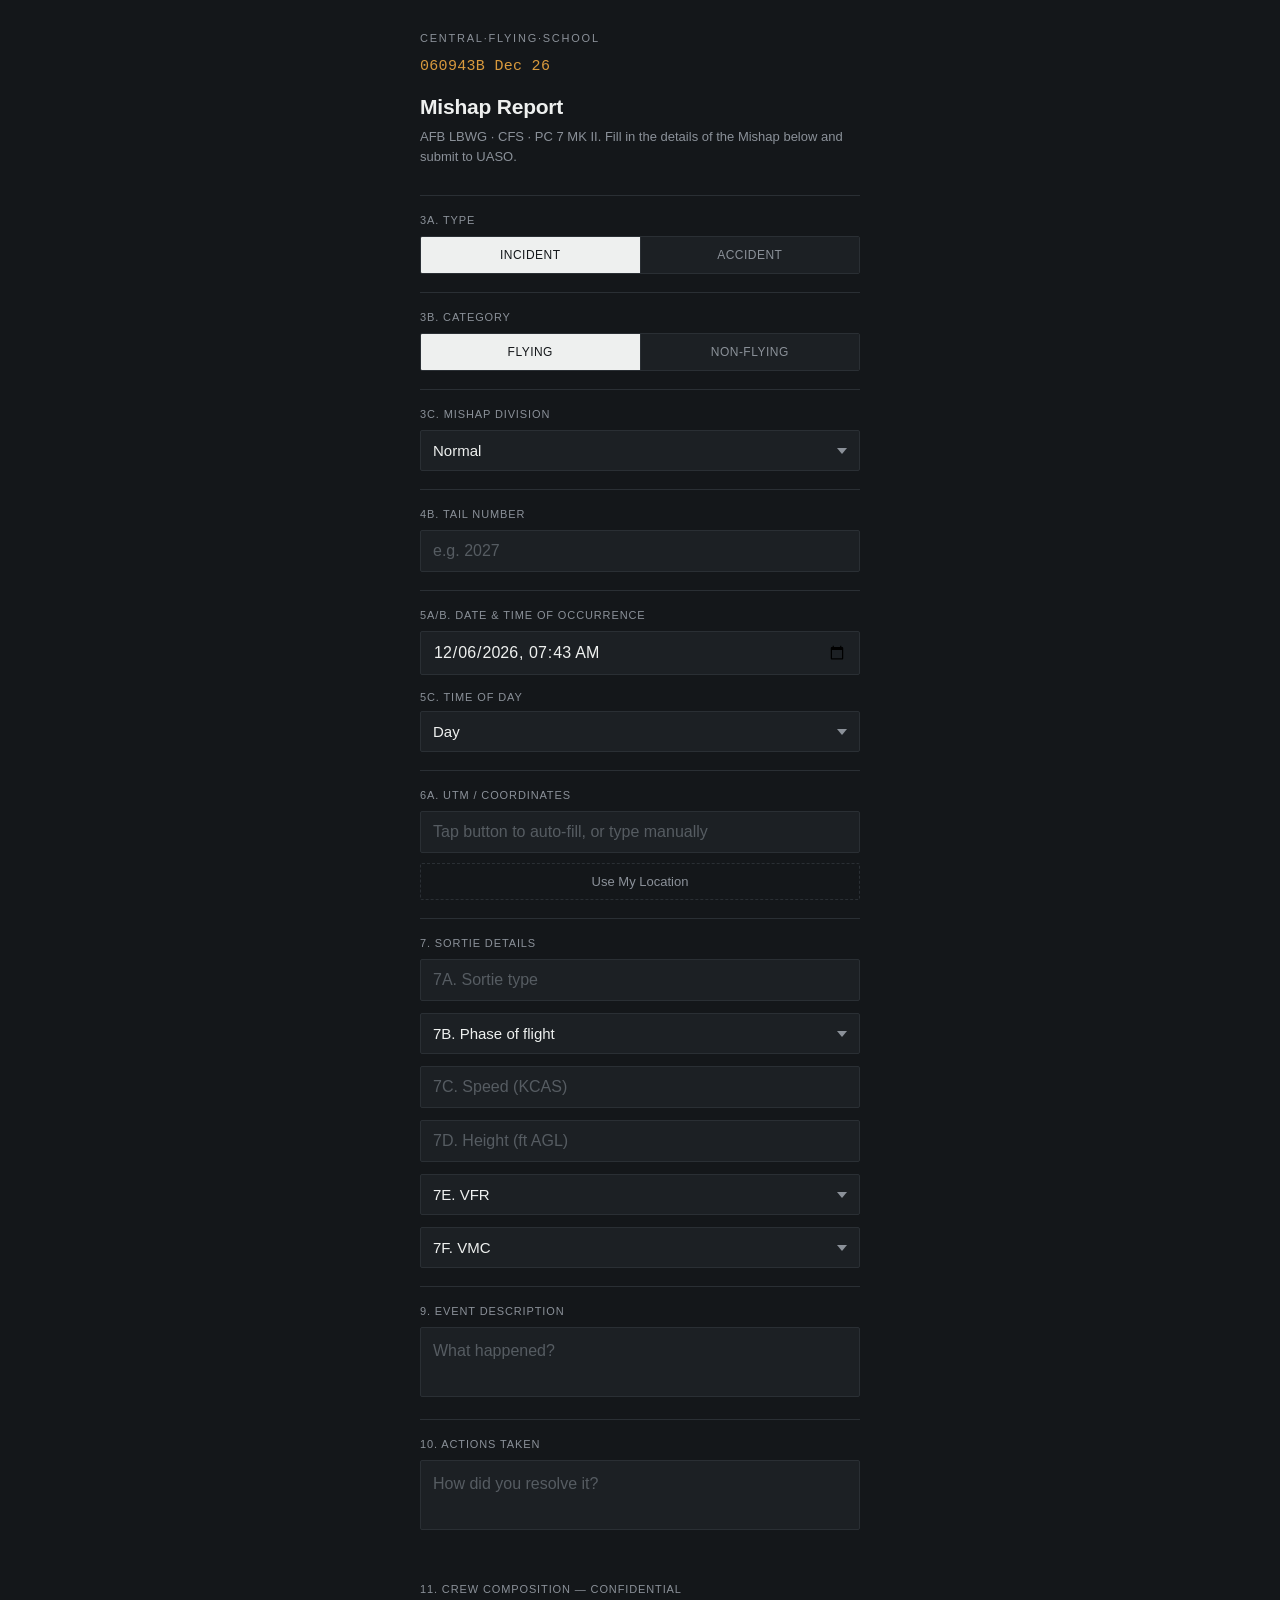
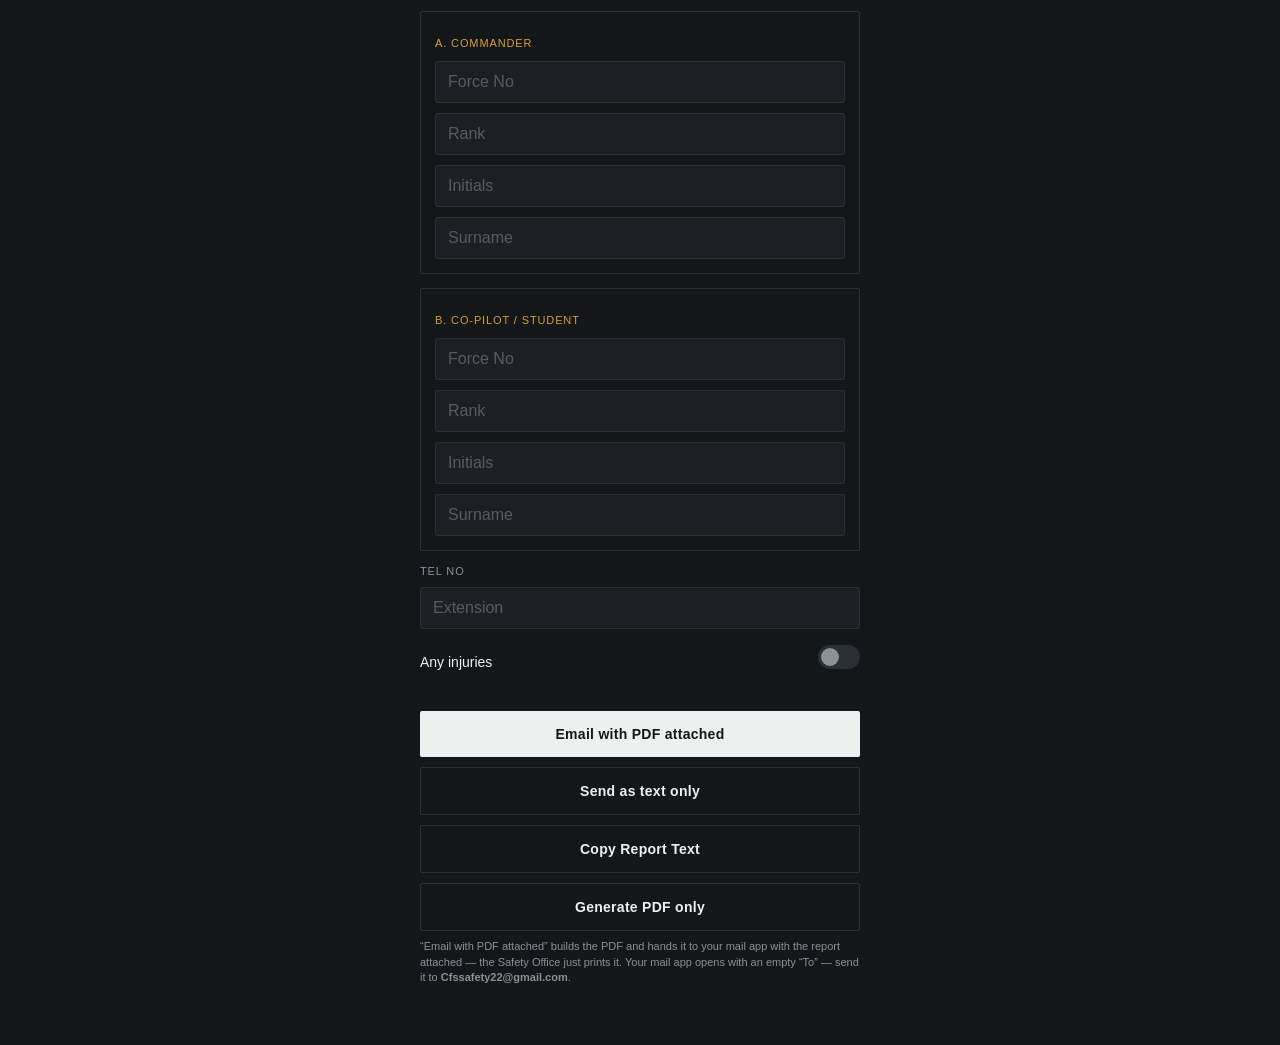
==== commit 109bb98a: "Show the reporter where to send it Web Share has no recipient field, so the reporter's mail app open" ====
--- a/confidential-safety-report.html
+++ b/confidential-safety-report.html
@@ -303,7 +303,7 @@
     <button class="secondary" id="sendBtn" style="margin-bottom:10px;">Send as text only</button>
     <button class="secondary" id="copyBtn" style="margin-bottom:10px;">Copy Report Text</button>
     <button class="secondary" id="pdfBtn">Generate PDF only</button>
-    <p class="hint" id="shareHint">On a phone, “Email with PDF attached” builds the PDF and hands it to your mail app with the report already attached — the Safety Office just prints it. On desktop it downloads the PDF and opens a text email for you to attach it to.</p>
+    <p class="hint" id="shareHint">“Email with PDF attached” builds the PDF and hands it to your mail app with the report attached — the Safety Office just prints it. Your mail app opens with an empty “To” — send it to <b id="hintEmail"></b>.</p>
   </div>
 </div>
 
@@ -446,6 +446,7 @@
 <script>
 
   const SAFETY_OFFICE_EMAIL = "Cfssafety22@gmail.com";
+  document.getElementById('hintEmail').textContent = SAFETY_OFFICE_EMAIL;
 
   function makeSegment(id, initial, onChange) {
     const el = document.getElementById(id);
@@ -747,10 +748,16 @@
       const file = new File([blob], name, { type: 'application/pdf' });
       const text = buildReportText();
       const subject = `[MISHAP] ${ddmmyyyy()} — ${typeSeg.get()} — ${categorySeg.get()}`;
+      // Web Share has no recipient field, so carry the address in the body
+      // and put it on the clipboard for the reporter to paste into "To".
+      const shareText = `SEND TO: ${SAFETY_OFFICE_EMAIL}\n\n${text}`;
 
       if (navigator.canShare && navigator.canShare({ files: [file] })) {
-        await navigator.share({ files: [file], title: subject, text });
-        btn.textContent = 'Sent ✓';
+        try { await navigator.clipboard.writeText(SAFETY_OFFICE_EMAIL); } catch (e) {}
+        await navigator.share({ files: [file], title: subject, text: shareText });
+        btn.textContent = 'Handed to mail app ✓';
+        const h = document.getElementById('shareHint');
+        h.innerHTML = `PDF + report handed to your mail app. In the “To” field enter <b>${SAFETY_OFFICE_EMAIL}</b> — it has been copied to your clipboard, and it is also the first line of the message.`;
       } else {
         // Desktop / no file-share: download the PDF and open a text email to attach it to.
         const url = URL.createObjectURL(blob);
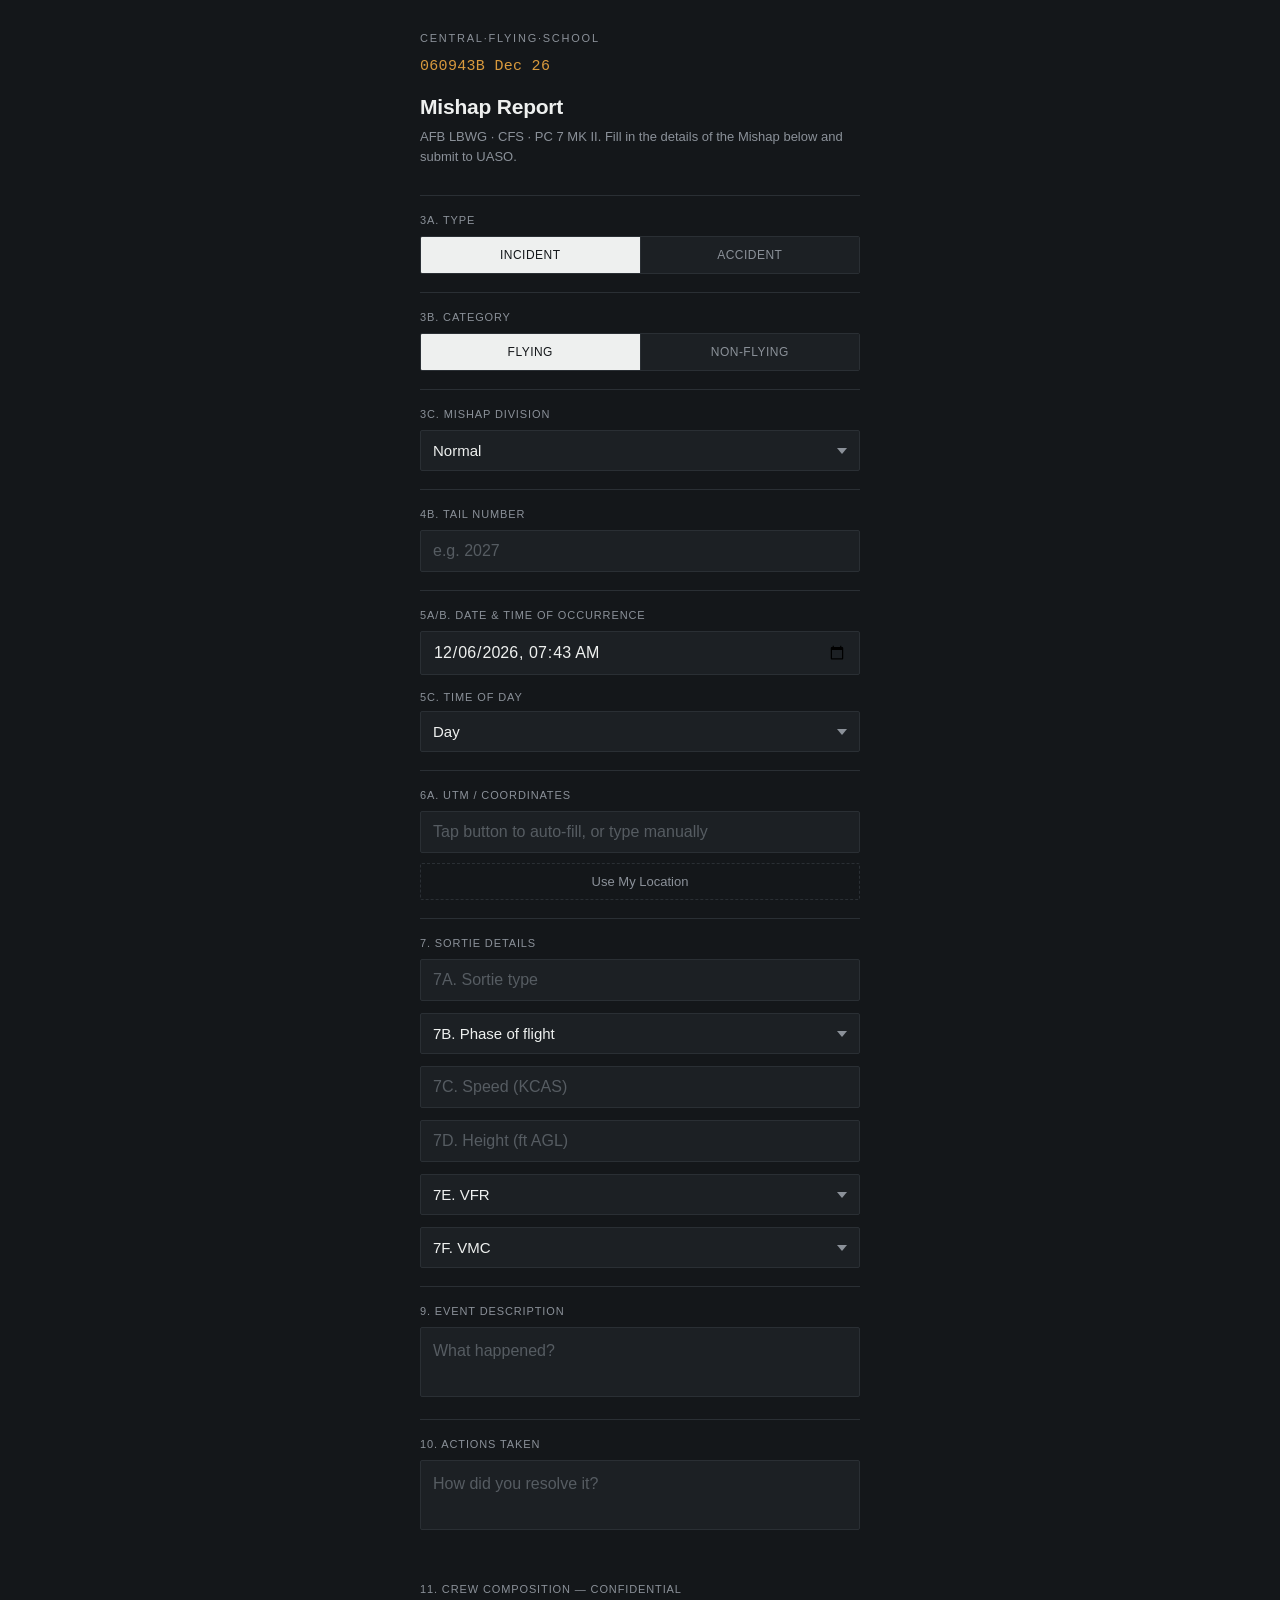
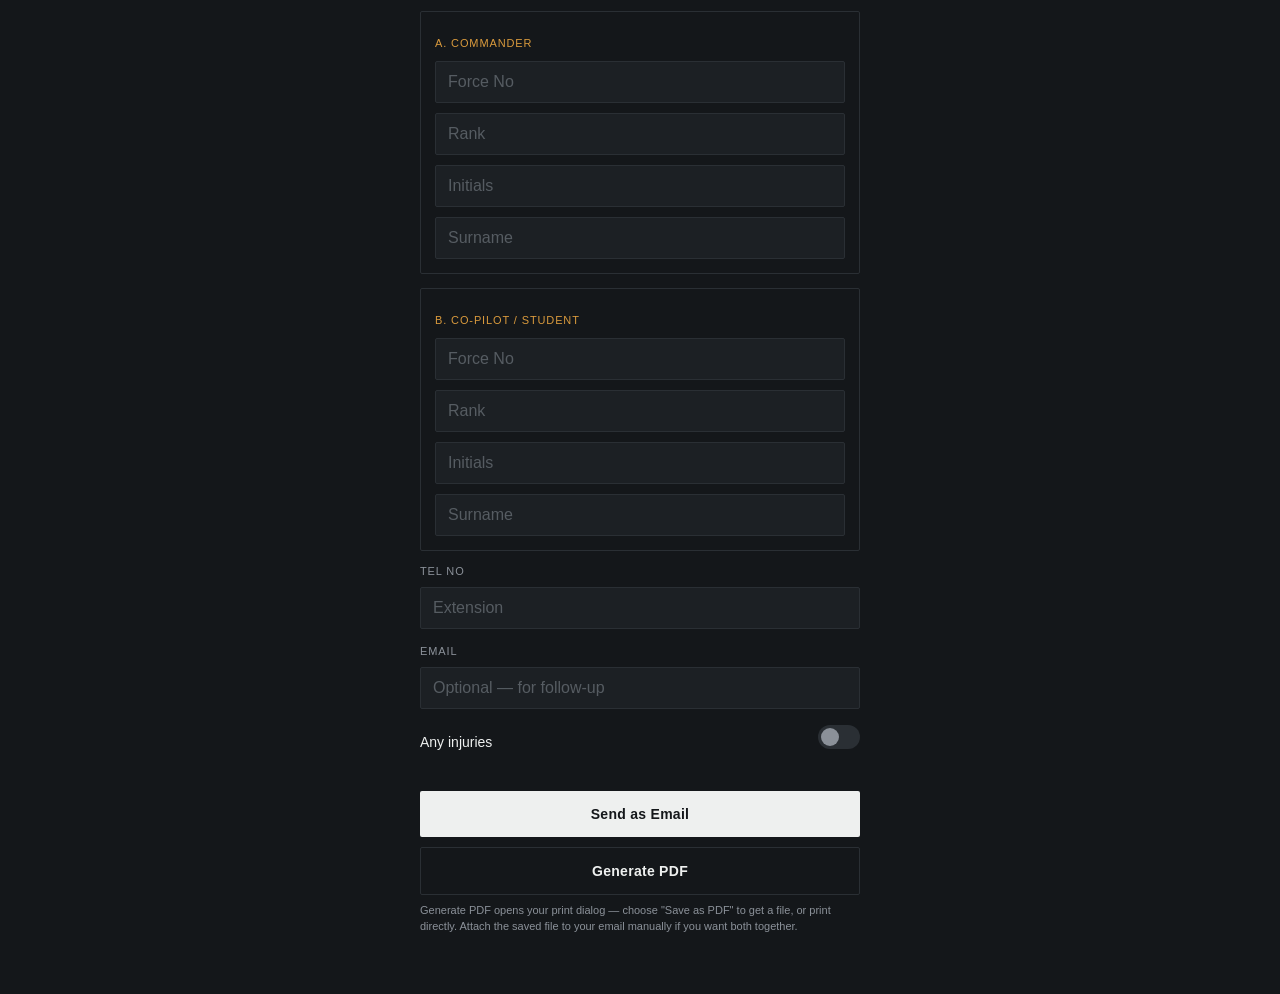
==== commit fb4c2cf4: "Style file/email inputs, add mishap follow-up email, dedupe shared JS/CSS - Style hazard-report's Ph" ====
--- a/confidential-safety-report.html
+++ b/confidential-safety-report.html
@@ -11,6 +11,7 @@
 <link rel="icon" href="./favicon.ico" sizes="any">
 <link rel="icon" type="image/png" href="./icon-192.png">
 <link rel="apple-touch-icon" href="./apple-touch-icon.png">
+<link rel="stylesheet" href="./shared.css">
 <meta name="description" content="File a CFS mishap / incident report — initial facts for UASO / BASCO.">
 <title>Mishap Report</title>
 <style>
@@ -38,7 +39,7 @@
     display: block; font-size: 11px; letter-spacing: 0.08em; text-transform: uppercase;
     color: var(--ink-dim); margin-bottom: 10px;
   }
-  input[type="text"], input[type="datetime-local"], textarea, select {
+  input[type="text"], input[type="email"], input[type="datetime-local"], textarea, select {
     width: 100%; padding: 11px 12px; font-size: 16px; font-family: inherit;
     border: 1px solid var(--rule); border-radius: var(--radius);
     background: var(--panel-raised); color: var(--ink);
@@ -98,32 +99,24 @@
   .error.show { display: block; }
   .hint { font-size: 11px; color: var(--ink-dim); margin-top: 8px; line-height: 1.4; }
 
-  #installBanner {
-    position: fixed; left: 0; right: 0; bottom: 0; z-index: 999;
-    background: var(--panel-raised); border-top: 1px solid var(--rule);
-    padding: 12px 16px; display: none; align-items: center; gap: 12px;
-  }
-  #installBanner.show { display: flex; }
-  #installBanner .msg { flex: 1; color: var(--ink); font-size: 13px; line-height: 1.4; }
-  #installBanner .installBtn {
-    background: var(--ink); color: var(--panel); border: none; border-radius: var(--radius);
-    padding: 8px 12px; font-size: 12px; font-weight: 600; cursor: pointer; white-space: nowrap;
-  }
-  #installBanner .closeBtn {
-    background: none; border: none; color: var(--ink-dim); font-size: 20px; cursor: pointer;
-    padding: 0 4px; line-height: 1;
-  }
-
-  /* Print document — always laid out (so html2pdf can capture it) but
-     parked off-screen until the print dialog or PDF export needs it. */
+  /* Always laid out (so html2pdf can capture it for the email attachment)
+     but parked off-screen until the print dialog or PDF export needs it. */
   #printTemplate {
     position: fixed; left: -10000px; top: 0; width: 794px; z-index: -1;
     background: #fff; color: #000; padding: 10px; font-size: 10px; line-height: 1.25;
     font-family: -apple-system, BlinkMacSystemFont, "Segoe UI", Roboto, Helvetica, Arial, sans-serif;
   }
-  #printTemplate .page { padding-bottom: 40px; }
-  #printTemplate .page + .page { page-break-before: always; border-top: 2px dashed #ccc; padding-top: 12px; margin-top: 12px; }
-  #printTemplate .fixed-footer { background: #fff; margin-top: 12px; }
+  /* One A4 page is ~1123px tall at this element's 794px = 210mm scale, but
+     html2canvas's clone rounds sub-pixels slightly differently than the live
+     page, so a min-height that tight bled ~20px onto a 3rd page. Leave a
+     safety margin below one page height. Flex + margin-top:auto on the
+     footer pins it to the bottom of that space rather than the content end. */
+  #printTemplate .page { min-height: 1060px; display: flex; flex-direction: column; }
+  /* No divider styling here — page-break-before already splits the pages
+     cleanly; extra border/padding/margin broke the symmetry that keeps each
+     .page's fixed height lined up with the actual physical page boundary. */
+  #printTemplate .page + .page { page-break-before: always; }
+  #printTemplate .fixed-footer { background: #fff; margin-top: auto; }
   #printTemplate .fixed-footer table { margin-bottom: 0; }
   #printTemplate table { width: 100%; border-collapse: collapse; margin-bottom: 4px; }
   #printTemplate td, #printTemplate th { border: 1px solid #888; padding: 3px 5px; vertical-align: top; }
@@ -146,10 +139,9 @@
   #printTemplate .ruled-line { border-bottom: 1px solid #333; height: 13px; margin-bottom: 2px; }
 
   @media print {
-    body > *:not(#printTemplate) { display: none !important; }
+    body * { visibility: hidden; }
+    #printTemplate, #printTemplate * { visibility: visible; }
     #printTemplate { position: static; left: auto; width: 100%; z-index: auto; }
-    #printTemplate .fixed-footer { position: fixed; left: 10mm; right: 10mm; bottom: 0; margin-top: 0; }
-    #printTemplate .page { padding-bottom: 160px; }
     @page { margin: 10mm; }
   }
 </style>
@@ -288,6 +280,10 @@
       <label for="tel">Tel No</label>
       <input type="text" id="tel" placeholder="Extension">
     </div>
+    <div class="field">
+      <label for="email">Email</label>
+      <input type="email" id="email" placeholder="Optional — for follow-up">
+    </div>
     <div class="toggle-row" style="margin-top:4px;">
       <span>Any injuries</span>
       <label class="switch">
@@ -299,11 +295,9 @@
   </div>
 
   <div class="actions">
-    <button class="primary" id="shareBtn">Email with PDF attached</button>
-    <button class="secondary" id="sendBtn" style="margin-bottom:10px;">Send as text only</button>
-    <button class="secondary" id="copyBtn" style="margin-bottom:10px;">Copy Report Text</button>
-    <button class="secondary" id="pdfBtn">Generate PDF only</button>
-    <p class="hint" id="shareHint">“Email with PDF attached” builds the PDF and hands it to your mail app with the report attached — the Safety Office just prints it. Your mail app opens with an empty “To” — send it to <b id="hintEmail"></b>.</p>
+    <button class="primary" id="sendBtn">Send as Email</button>
+    <button class="secondary" id="pdfBtn">Generate PDF</button>
+    <p class="hint">Generate PDF opens your print dialog — choose "Save as PDF" to get a file, or print directly. Attach the saved file to your email manually if you want both together.</p>
   </div>
 </div>
 
@@ -379,6 +373,30 @@
   <p class="itemsub">D. HEIGHT (Feet) &mdash; <span id="p-height">&nbsp;</span> AGL</p>
   <p class="itemsub">E. FLIGHT RULES &nbsp; IFR<span class="box" id="chk-ifr"></span> &nbsp; VFR<span class="box" id="chk-vfr"></span> &nbsp; S/VFR<span class="box" id="chk-svfr"></span> &nbsp; N/A<span class="box" id="chk-rulesna"></span></p>
   <p class="itemsub">F. CONDITIONS &nbsp; IMC<span class="box" id="chk-imc"></span> &nbsp; VMC<span class="box" id="chk-vmc"></span> &nbsp; N/A<span class="box" id="chk-metna"></span></p>
+
+  <!-- The reference SAAF form repeats this footer at the bottom of every page
+       (that's what @media print's position:fixed simulates for the browser's
+       own print/"Generate PDF"); the emailed PDF is a one-shot html2canvas
+       capture with no such repeat, so each page needs its own literal copy. -->
+  <div class="fixed-footer">
+    <table class="footer-table">
+      <tr>
+        <td style="width:14%">Page __ of 2 Page</td>
+        <td style="width:20%">Refers to a classified message<br>Yes&nbsp;&nbsp;No<span class="box">X</span></td>
+        <td style="width:36%">Drafter's Name: <span class="p-draftname">&nbsp;</span><br>Appointment: <span class="fixed">Commander</span><br>Phone No: <span class="p-tel1">&nbsp;</span></td>
+        <td style="width:30%">&nbsp;</td>
+      </tr>
+      <tr>
+        <td>&nbsp;</td>
+        <td>&nbsp;</td>
+        <td>&nbsp;</td>
+        <td>
+          <div style="text-align:center;">RELEASING OFFICER'S SIGNATURE</div>
+          <div style="text-align:left;"><br><br><br><br><br><b>V.J. STARKE</b><br>Rank: Lt Col<br>Designation: BASCO AFB LBWG</div>
+        </td>
+      </tr>
+    </table>
+  </div>
 </div>
 
 <div class="page">
@@ -419,34 +437,37 @@
   <p class="item1">14. VERIFICATION</p>
   <p class="itemsub">A. UNIT ASO &mdash; <span class="fixed">MAJ C.C.D. APOLLIS</span></p>
   <p class="itemsub">B. BASE SAFETY OFFICER &mdash; <span class="fixed">LT COL V.J. STARKE</span></p>
+
+  <!-- Nested inside this .page (not a trailing sibling) — html2canvas silently
+       drops a trailing sibling's content when #printTemplate is captured
+       off-screen for the emailed PDF, even though it renders fine on-page. -->
+  <div class="fixed-footer">
+    <table class="footer-table">
+      <tr>
+        <td style="width:14%">Page __ of 2 Page</td>
+        <td style="width:20%">Refers to a classified message<br>Yes&nbsp;&nbsp;No<span class="box">X</span></td>
+        <td style="width:36%">Drafter's Name: <span class="p-draftname">&nbsp;</span><br>Appointment: <span class="fixed">Commander</span><br>Phone No: <span class="p-tel1">&nbsp;</span></td>
+        <td style="width:30%">&nbsp;</td>
+      </tr>
+      <tr>
+        <td>&nbsp;</td>
+        <td>&nbsp;</td>
+        <td>&nbsp;</td>
+        <td>
+          <div style="text-align:center;">RELEASING OFFICER'S SIGNATURE</div>
+          <div style="text-align:left;"><br><br><br><br><br><b>V.J. STARKE</b><br>Rank: Lt Col<br>Designation: BASCO AFB LBWG</div>
+        </td>
+      </tr>
+    </table>
+  </div>
 </div>
 
-<div class="fixed-footer">
-  <table class="footer-table">
-    <tr>
-      <td style="width:14%">Page __ of 2 Page</td>
-      <td style="width:20%">Refers to a classified message<br>Yes&nbsp;&nbsp;No<span class="box">X</span></td>
-      <td style="width:36%">Drafter's Name: <span id="p-draftname">&nbsp;</span><br>Appointment: <span class="fixed">Commander</span><br>Phone No: <span id="p-tel1">&nbsp;</span></td>
-      <td style="width:30%">&nbsp;</td>
-    </tr>
-    <tr>
-      <td>&nbsp;</td>
-      <td>&nbsp;</td>
-      <td>&nbsp;</td>
-      <td>
-        <div style="text-align:center;">RELEASING OFFICER'S SIGNATURE</div>
-        <div style="text-align:left;"><br><br><br><br><br><b>V.J. STARKE</b><br>Rank: Lt Col<br>Designation: BASCO AFB LBWG</div>
-      </td>
-    </tr>
-  </table>
-</div>
-</div>
-
 <script src="./vendor/html2pdf.bundle.min.js" defer></script>
+<script src="./shared.js"></script>
 <script>
 
-  const SAFETY_OFFICE_EMAIL = "Cfssafety22@gmail.com";
-  document.getElementById('hintEmail').textContent = SAFETY_OFFICE_EMAIL;
+  const SAFETY_OFFICE_EMAIL = "gerhard.duminy@gmail.com";
+  const APPS_SCRIPT_URL = "https://script.google.com/macros/s/AKfycbyL6mjvPjYk7uktuyhp0BsdQYI9scG4_yuC6VE95gl3y0vO498hO3gGT0C_WYRo5ZKF/exec";
 
   function makeSegment(id, initial, onChange) {
     const el = document.getElementById(id);
@@ -495,24 +516,6 @@
     );
   });
 
-  const dtgEl = document.getElementById('dtg');
-  const MONTHS = ['Jan','Feb','Mar','Apr','May','Jun','Jul','Aug','Sep','Oct','Nov','Dec'];
-  function pad(n) { return String(n).padStart(2, '0'); }
-  function bravoDate(d) { return new Date(d.getTime() + 2 * 60 * 60000); }
-  function formatDTG(d) {
-    const b = bravoDate(d);
-    return `${pad(b.getUTCDate())}${pad(b.getUTCHours())}${pad(b.getUTCMinutes())}B ${MONTHS[b.getUTCMonth()]} ${pad(b.getUTCFullYear() % 100)}`;
-  }
-  function finYear(d) {
-    const b = bravoDate(d);
-    const y = b.getUTCFullYear(), m = b.getUTCMonth() + 1;
-    const start = (m >= 4) ? y : y - 1;
-    return `${String(start).slice(2)}/${String(start + 1).slice(2)}`;
-  }
-  function tickDTG() { dtgEl.textContent = formatDTG(new Date()); }
-  tickDTG();
-  setInterval(tickDTG, 1000);
-
   const occurredEl = document.getElementById('occurred');
   (function setDefaultOccurred() {
     const now = new Date();
@@ -531,11 +534,6 @@
     return parts[1] || '';
   }
 
-  function autoGrow(el) { el.style.height = 'auto'; el.style.height = el.scrollHeight + 'px'; }
-  document.querySelectorAll('textarea').forEach(el => {
-    autoGrow(el);
-    el.addEventListener('input', () => autoGrow(el));
-  });
 
   function collectFields() {
     return {
@@ -559,6 +557,7 @@
       initB: document.getElementById('initB').value.trim(),
       surnameB: document.getElementById('surnameB').value.trim(),
       tel: document.getElementById('tel').value.trim(),
+      email: document.getElementById('email').value.trim(),
       injuries: document.getElementById('injuries').checked,
       injuryDetail: document.getElementById('injuryDetail').value.trim()
     };
@@ -593,6 +592,7 @@
     lines.push(`  A. Commander \u2014 Force No: ${f.forceNoA || '\u2014'}, Rank: ${f.rankA || '\u2014'}, Init: ${f.initA || '\u2014'}, Surname: ${f.surnameA || '\u2014'}`);
     lines.push(`  B. Co-pilot/Student \u2014 Force No: ${f.forceNoB || '\u2014'}, Rank: ${f.rankB || '\u2014'}, Init: ${f.initB || '\u2014'}, Surname: ${f.surnameB || '\u2014'}`);
     lines.push(`  Tel No: ${f.tel || 'not provided'}`);
+    lines.push(`  Email: ${f.email || 'not provided'}`);
     lines.push(`Injuries: ${f.injuries ? 'Yes \u2014 ' + (f.injuryDetail || 'no detail given') : 'None reported'}`);
     return lines.join('\n');
   }
@@ -609,30 +609,35 @@
     return true;
   }
 
-  document.getElementById('sendBtn').addEventListener('click', () => {
+  document.getElementById('sendBtn').addEventListener('click', async () => {
     if (!validate()) return;
     const text = buildReportText();
-    const subject = encodeURIComponent(`[MISHAP] ${ddmmyyyy()} \u2014 ${typeSeg.get()} \u2014 ${categorySeg.get()}`);
-    const body = encodeURIComponent(text);
-    window.location.href = `mailto:${SAFETY_OFFICE_EMAIL}?subject=${subject}&body=${body}`;
-  });
-
-  document.getElementById('copyBtn').addEventListener('click', async () => {
-    if (!validate()) return;
-    const text = buildReportText();
-    const btn = document.getElementById('copyBtn');
+    const subjectRaw = `[MISHAP] ${ddmmyyyy()} \u2014 ${typeSeg.get()} \u2014 ${categorySeg.get()}`;
+
+    const btn = document.getElementById('sendBtn');
+    const label = btn.textContent;
+    btn.disabled = true;
     try {
-      await navigator.clipboard.writeText(text);
-      btn.textContent = 'Copied \u2713';
+      btn.textContent = 'Building PDF\u2026';
+      const pdfBlob = await buildPdfBlob();
+      const pdf = { name: pdfFilename(), type: 'application/pdf', base64: await fileToBase64(pdfBlob) };
+
+      btn.textContent = 'Sending\u2026';
+      const res = await fetch(APPS_SCRIPT_URL, {
+        method: 'POST',
+        headers: { 'Content-Type': 'text/plain;charset=utf-8' }, // avoids a CORS preflight to Apps Script
+        body: JSON.stringify({ to: SAFETY_OFFICE_EMAIL, subject: subjectRaw, body: text, pdf })
+      });
+      if (!res.ok) throw new Error('HTTP ' + res.status);
+      btn.textContent = 'Sent with PDF \u2713';
     } catch (err) {
-      const ta = document.createElement('textarea');
-      ta.value = text; ta.style.position = 'fixed'; ta.style.opacity = '0';
-      document.body.appendChild(ta); ta.select();
-      try { document.execCommand('copy'); btn.textContent = 'Copied \u2713'; }
-      catch (e) { btn.textContent = 'Copy failed'; }
-      document.body.removeChild(ta);
+      console.error(err);
+      alert('Could not send with PDF (' + err.message + '). Opening a text-only email instead.');
+      window.location.href = `mailto:${SAFETY_OFFICE_EMAIL}?subject=${encodeURIComponent(subjectRaw)}&body=${encodeURIComponent(text)}`;
+    } finally {
+      btn.disabled = false;
+      setTimeout(() => { btn.textContent = label; }, 4000);
     }
-    setTimeout(() => { btn.textContent = 'Copy Report Text'; }, 2500);
   });
 
   function populatePrintTemplate() {
@@ -667,8 +672,8 @@
     document.getElementById('p-ename').textContent = f.surnameA;
     document.getElementById('p-etel').textContent = f.tel;
     const draftName = [f.initA, f.surnameA].filter(Boolean).join(' ');
-    document.getElementById('p-draftname').textContent = draftName;
-    document.getElementById('p-tel1').textContent = f.tel;
+    document.querySelectorAll('.p-draftname').forEach(el => { el.textContent = draftName; });
+    document.querySelectorAll('.p-tel1').forEach(el => { el.textContent = f.tel; });
 
     ['chk-accident','chk-incident','chk-flying','chk-nonflying','chk-normal','chk-atc','chk-bird','chk-weapon','chk-battle',
      'chk-day','chk-night','chk-sunrise','chk-sunset','chk-todna','chk-ifr','chk-vfr','chk-svfr','chk-rulesna',
@@ -687,40 +692,107 @@
     if (metMap[f.met]) mark(metMap[f.met]);
   }
 
+  document.getElementById('pdfBtn').addEventListener('click', () => {
+    if (!validate()) return;
+    populatePrintTemplate();
+    window.print();
+  });
+
   function pdfFilename() {
-    return (`MISHAP ${ddmmyyyy() || 'undated'} ${typeSeg.get()}`
+    return (`MISHAP ${ddmmyyyy().replace(/\//g, '-')} ${typeSeg.get()}`
       .replace(/[^\w .-]/g, '').trim() || 'MISHAP') + '.pdf';
+  }
+
+  function fileToBase64(file) {
+    return new Promise((resolve, reject) => {
+      const r = new FileReader();
+      r.onload = () => resolve(r.result.split(',')[1]);
+      r.onerror = reject;
+      r.readAsDataURL(file);
+    });
   }
 
   async function buildPdfBlob() {
     populatePrintTemplate();
     const el = document.getElementById('printTemplate');
-    // html2canvas captures the element at its real document position, so it
-    // must sit in the viewport during capture. Park it top-left behind the
-    // form (z-index -1) for the ~1s render, then restore.
+    // html2canvas captures the element at its real document position, and a
+    // `position:fixed` element collapses to 0 height inside its clone
+    // container — so switch to absolute + explicit size for the capture.
     const saved = { position: el.style.position, left: el.style.left, top: el.style.top, zIndex: el.style.zIndex };
     const scrollY = window.scrollY;
-    // Fixed elements collapse to 0 height inside html2canvas's clone container.
-    // Switch to absolute + explicit size for the capture, then restore.
     el.style.position = 'absolute';
     el.style.left = '0';
     el.style.top = '0';
     el.style.zIndex = '-1';
     window.scrollTo(0, 0);
-    const w = el.offsetWidth, h = el.scrollHeight;
-    const opt = {
-      margin: 8,
-      image: { type: 'jpeg', quality: 0.95 },
-      html2canvas: {
-        scale: 2, backgroundColor: '#ffffff', useCORS: true,
-        scrollX: 0, scrollY: 0, width: w, height: h, windowWidth: w, windowHeight: h
-      },
-      jsPDF: { unit: 'mm', format: 'a4', orientation: 'portrait' },
-      pagebreak: { mode: ['css', 'legacy'] }
-    };
+
+    // Force each .page to an explicit inline height (not just the flex
+    // min-height from CSS) — html2canvas's clone doesn't reliably respect a
+    // flex-driven min-height, so the footer's margin-top:auto can end up
+    // higher than the live page shows, and the clone renders shorter overall.
+    const pages = el.querySelectorAll('.page');
+    pages.forEach(p => { p.style.height = p.offsetHeight + 'px'; });
+
     try {
-      return await html2pdf().set(opt).from(el).outputPdf('blob');
+      // Capture #printTemplate as ONE tall canvas (capturing a .page child
+      // directly makes html2canvas render at the wrong width — washed-out,
+      // overflowing text), then slice that single canvas into per-page
+      // images ourselves. html2pdf's own multi-page auto-slicing
+      // (pagebreak css/legacy mode) was tried and consistently shortchanged
+      // every page after the first by ~20-40px, clipping the footer even
+      // though the source content fit — manual slicing sidesteps that
+      // unreliable arithmetic entirely.
+      const elRect = el.getBoundingClientRect();
+      const ranges = Array.from(pages).map(p => {
+        const r = p.getBoundingClientRect();
+        return { top: r.top - elRect.top, bottom: r.bottom - elRect.top };
+      });
+      // html2canvas's clone can lay out wrapped text (e.g. a 2-line event
+      // description) a bit taller than the live page does, and that drift
+      // accumulates — by the last page, real rendered content can run tens
+      // of px past where the live-DOM rect above says the page ends,
+      // clipping the signature block even though every DOM measurement
+      // looked correct. Nothing follows the last page, so it's safe to
+      // just let its crop run all the way to the true captured bottom.
+      const w = el.offsetWidth, h = el.scrollHeight + 100;
+      ranges[ranges.length - 1].bottom = h;
+      const worker = html2pdf().set({
+        margin: 0,
+        html2canvas: {
+          scale: 2, backgroundColor: '#ffffff', useCORS: true,
+          x: 0, y: 0, scrollX: 0, scrollY: 0, width: w, height: h, windowWidth: w, windowHeight: h
+        },
+        jsPDF: { unit: 'mm', format: 'a4', orientation: 'portrait' }
+      }).from(el);
+      const fullCanvas = await worker.toCanvas().get('canvas');
+      const pdf = await worker.toPdf().get('pdf');
+      const pw = pdf.internal.pageSize.getWidth(), ph = pdf.internal.pageSize.getHeight();
+      const pxPerCssPx = fullCanvas.width / w;
+
+      const cropCanvases = ranges.map(r => {
+        const c = document.createElement('canvas');
+        c.width = fullCanvas.width;
+        c.height = Math.round((r.bottom - r.top) * pxPerCssPx);
+        c.getContext('2d').drawImage(
+          fullCanvas, 0, Math.round(r.top * pxPerCssPx), fullCanvas.width, c.height,
+          0, 0, c.width, c.height
+        );
+        return c;
+      });
+
+      // Discard whatever html2pdf's own auto-pagination produced and rebuild
+      // the document from our own crops (jsPDF always needs >=1 page, so the
+      // first crop overwrites page 1 instead of adding a fresh page for it).
+      const autoPageCount = pdf.internal.getNumberOfPages();
+      for (let i = autoPageCount; i > 1; i--) pdf.deletePage(i);
+      pdf.addImage(cropCanvases[0].toDataURL('image/jpeg', 0.95), 'JPEG', 0, 0, pw, ph);
+      for (let i = 1; i < cropCanvases.length; i++) {
+        pdf.addPage();
+        pdf.addImage(cropCanvases[i].toDataURL('image/jpeg', 0.95), 'JPEG', 0, 0, pw, ph);
+      }
+      return pdf.output('blob');
     } finally {
+      pages.forEach(p => { p.style.height = ''; });
       el.style.position = saved.position || 'fixed';
       el.style.left = saved.left || '-10000px';
       el.style.top = saved.top || '0';
@@ -728,108 +800,6 @@
       window.scrollTo(0, scrollY);
     }
   }
-
-  document.getElementById('pdfBtn').addEventListener('click', () => {
-    if (!validate()) return;
-    populatePrintTemplate();
-    window.print();
-  });
-
-  document.getElementById('shareBtn').addEventListener('click', async () => {
-    if (!validate()) return;
-    const btn = document.getElementById('shareBtn');
-    const label = btn.textContent;
-    btn.disabled = true;
-    btn.textContent = 'Building PDF…';
-    try {
-      if (typeof html2pdf === 'undefined') throw new Error('html2pdf not loaded');
-      const blob = await buildPdfBlob();
-      const name = pdfFilename();
-      const file = new File([blob], name, { type: 'application/pdf' });
-      const text = buildReportText();
-      const subject = `[MISHAP] ${ddmmyyyy()} — ${typeSeg.get()} — ${categorySeg.get()}`;
-      // Web Share has no recipient field, so carry the address in the body
-      // and put it on the clipboard for the reporter to paste into "To".
-      const shareText = `SEND TO: ${SAFETY_OFFICE_EMAIL}\n\n${text}`;
-
-      if (navigator.canShare && navigator.canShare({ files: [file] })) {
-        try { await navigator.clipboard.writeText(SAFETY_OFFICE_EMAIL); } catch (e) {}
-        await navigator.share({ files: [file], title: subject, text: shareText });
-        btn.textContent = 'Handed to mail app ✓';
-        const h = document.getElementById('shareHint');
-        h.innerHTML = `PDF + report handed to your mail app. In the “To” field enter <b>${SAFETY_OFFICE_EMAIL}</b> — it has been copied to your clipboard, and it is also the first line of the message.`;
-      } else {
-        // Desktop / no file-share: download the PDF and open a text email to attach it to.
-        const url = URL.createObjectURL(blob);
-        const a = document.createElement('a');
-        a.href = url; a.download = name;
-        document.body.appendChild(a); a.click(); a.remove();
-        setTimeout(() => URL.revokeObjectURL(url), 4000);
-        const body = encodeURIComponent(text + '\n\n[PDF "' + name + '" downloaded to this device — attach it before sending.]');
-        window.location.href = `mailto:${SAFETY_OFFICE_EMAIL}?subject=${encodeURIComponent(subject)}&body=${body}`;
-        btn.textContent = 'PDF downloaded — attach it';
-      }
-    } catch (e) {
-      console.error(e);
-      btn.textContent = 'PDF failed — use "Send as text only"';
-    } finally {
-      btn.disabled = false;
-      setTimeout(() => { btn.textContent = label; }, 5000);
-    }
-  });
-</script>
-
-<script>
-  (function() {
-    const KEY = 'cfsInstallDismissed';
-    function isStandalone() {
-      return window.matchMedia('(display-mode: standalone)').matches || window.navigator.standalone === true;
-    }
-    function isIOS() {
-      return /iPad|iPhone|iPod/.test(navigator.userAgent) && !window.MSStream;
-    }
-    if (isStandalone()) return;
-    let dismissed = false;
-    try { dismissed = localStorage.getItem(KEY) === '1'; } catch (e) {}
-    if (dismissed) return;
-
-    const banner = document.getElementById('installBanner');
-    const msg = document.getElementById('installMsg');
-    const installBtn = document.getElementById('installBtn');
-    const closeBtn = document.getElementById('installClose');
-    let deferredPrompt = null;
-
-    function dismiss() {
-      banner.classList.remove('show');
-      try { localStorage.setItem(KEY, '1'); } catch (e) {}
-    }
-    closeBtn.addEventListener('click', dismiss);
-
-    if (isIOS()) {
-      msg.textContent = '\uD83D\uDCF2 For the best experience, tap the Share icon and select "Add to Home Screen"';
-      banner.classList.add('show');
-    } else {
-      window.addEventListener('beforeinstallprompt', (e) => {
-        e.preventDefault();
-        deferredPrompt = e;
-        msg.textContent = 'Install this app for one-tap access, even offline.';
-        installBtn.style.display = '';
-        banner.classList.add('show');
-      });
-      installBtn.addEventListener('click', () => {
-        if (!deferredPrompt) return;
-        deferredPrompt.prompt();
-        deferredPrompt.userChoice.then(() => dismiss());
-      });
-    }
-  })();
-</script>
-<script>
-  if ('serviceWorker' in navigator) {
-    window.addEventListener('load', () => {
-      navigator.serviceWorker.register('./sw.js').catch(() => {});
-    });
-  }
 </script>
 </body>
 </html>
--- a/shared.css
+++ b/shared.css
@@ -0,0 +1,15 @@
+#installBanner {
+  position: fixed; left: 0; right: 0; bottom: 0; z-index: 999;
+  background: var(--panel-raised); border-top: 1px solid var(--rule);
+  padding: 12px 16px; display: none; align-items: center; gap: 12px;
+}
+#installBanner.show { display: flex; }
+#installBanner .msg { flex: 1; color: var(--ink); font-size: 13px; line-height: 1.4; }
+#installBanner .installBtn {
+  background: var(--ink); color: var(--panel); border: none; border-radius: var(--radius);
+  padding: 8px 12px; font-size: 12px; font-weight: 600; cursor: pointer; white-space: nowrap;
+}
+#installBanner .closeBtn {
+  background: none; border: none; color: var(--ink-dim); font-size: 20px; line-height: 1;
+  cursor: pointer; padding: 4px;
+}
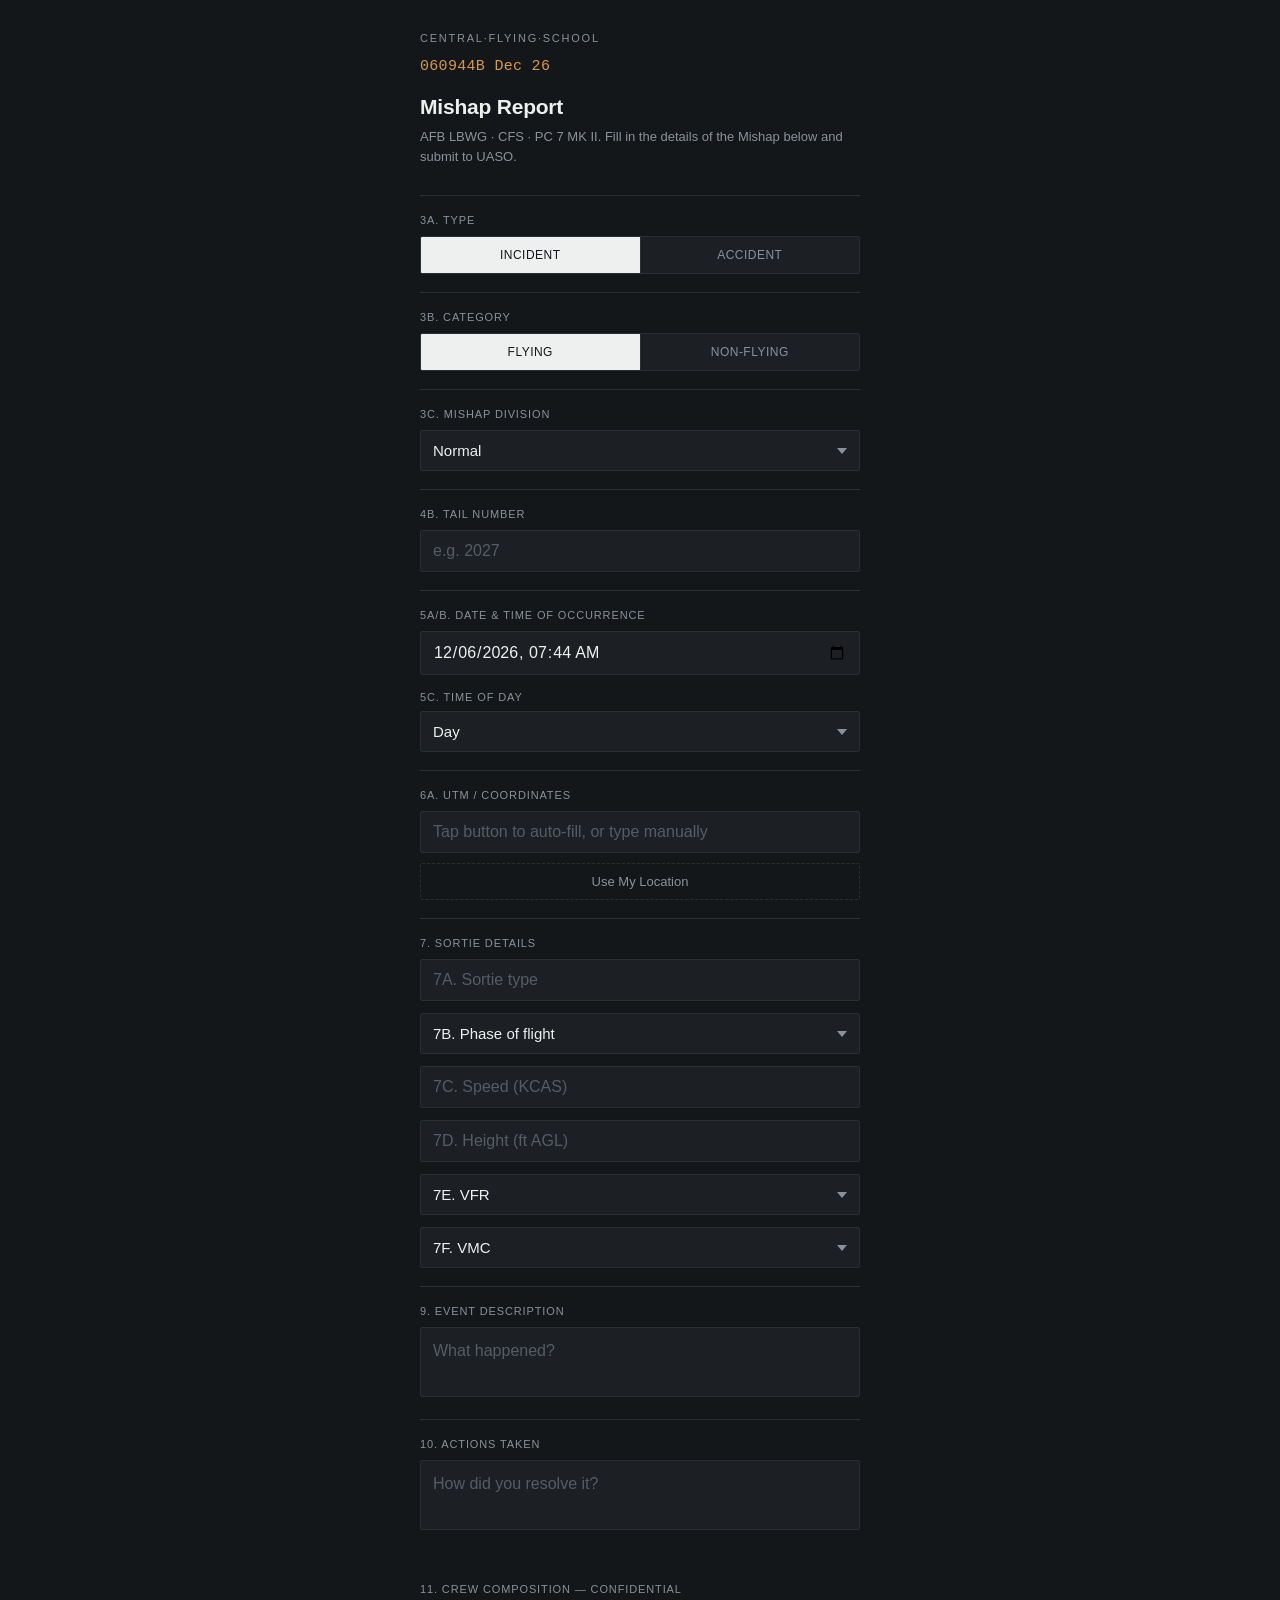
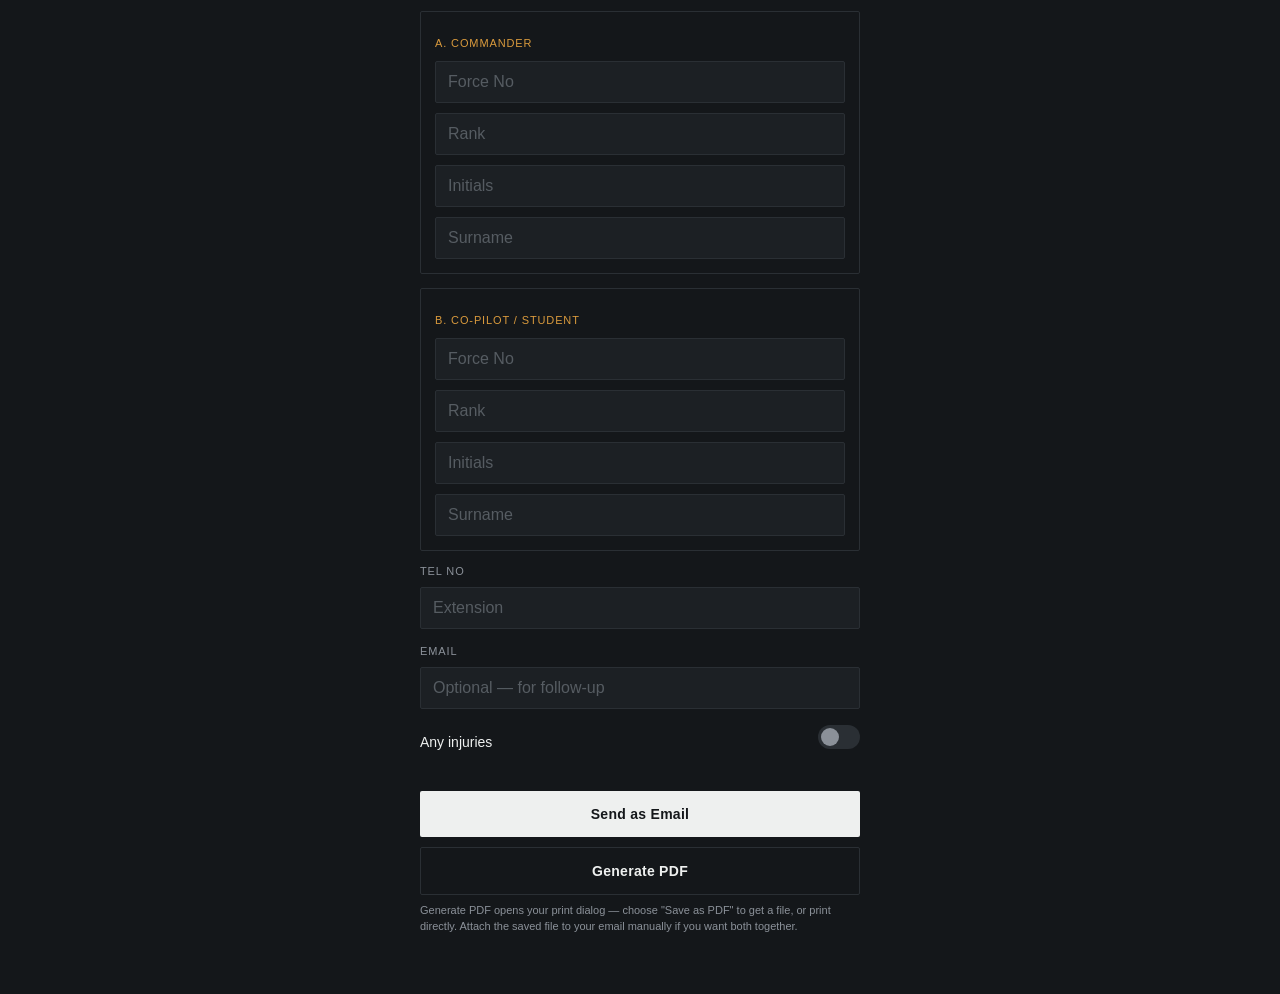
==== commit 546d133d: "Harden submission endpoint and CSV export against found attacks - Require a shared SUBMIT_SECRET tok" ====
--- a/confidential-safety-report.html
+++ b/confidential-safety-report.html
@@ -467,7 +467,9 @@
 <script>
 
   const SAFETY_OFFICE_EMAIL = "gerhard.duminy@gmail.com";
-  const APPS_SCRIPT_URL = "https://script.google.com/macros/s/AKfycbyL6mjvPjYk7uktuyhp0BsdQYI9scG4_yuC6VE95gl3y0vO498hO3gGT0C_WYRo5ZKF/exec";
+  const APPS_SCRIPT_URL = "https://script.google.com/macros/s/AKfycbxtDb_E7V1tDf1EntuPlBJyF1ydZV0jPnD7KMKlVAfEWtj10zP7Izw6UY0tOFuFNx5q/exec";
+  // Must match the SUBMIT_SECRET Script Property set on the Apps Script project.
+  const SUBMIT_TOKEN = "REPLACE_WITH_SAME_VALUE_AS_SUBMIT_SECRET";
 
   function makeSegment(id, initial, onChange) {
     const el = document.getElementById(id);
@@ -626,7 +628,7 @@
       const res = await fetch(APPS_SCRIPT_URL, {
         method: 'POST',
         headers: { 'Content-Type': 'text/plain;charset=utf-8' }, // avoids a CORS preflight to Apps Script
-        body: JSON.stringify({ to: SAFETY_OFFICE_EMAIL, subject: subjectRaw, body: text, pdf })
+        body: JSON.stringify({ secret: SUBMIT_TOKEN, to: SAFETY_OFFICE_EMAIL, subject: subjectRaw, body: text, pdf })
       });
       if (!res.ok) throw new Error('HTTP ' + res.status);
       btn.textContent = 'Sent with PDF \u2713';
